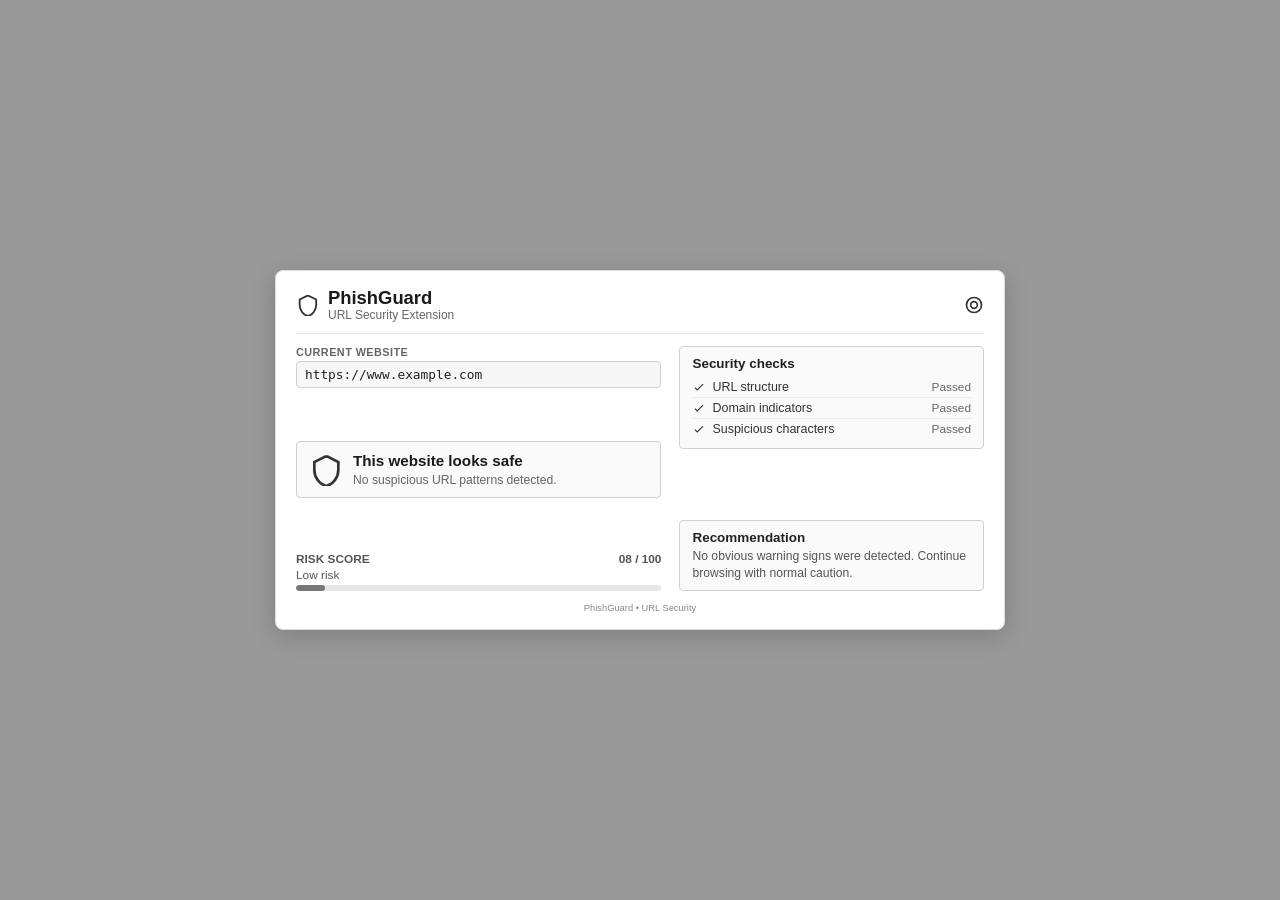
==== index.html @ 5bce9dd7 "feat: add extension popup UI, video asset, and enhance repository README" ====
<!DOCTYPE html>
<html lang="en">
<head>
  <meta charset="UTF-8" />
  <meta name="viewport" content="width=device-width, initial-scale=1.0" />
  <title>PhishGuard – Safe Site</title>
  <link rel="stylesheet" href="./src/styles.css" />
</head>
<body class="app-screen">
  <video class="bg-video" autoplay loop muted playsinline>
    <source src="./Citron.mp4" type="video/mp4" />
  </video>
  <main class="extension-panel">
    <!-- Header -->
    <header class="extension-header">
      <div class="header-branding">
        <svg class="icon header-icon" viewBox="0 0 24 24" aria-hidden="true"><path d="M12 2L4 6v6c0 5.55 3.84 10.74 9 12 5.16-1.26 9-6.45 9-12V6l-8-4z" fill="none" stroke="currentColor" stroke-width="2"/></svg>
        <div class="header-text">
          <h1 class="product-name">PhishGuard</h1>
          <p class="subtitle">URL Security Extension</p>
        </div>
      </div>
      <svg class="icon settings-icon" viewBox="0 0 24 24" aria-hidden="true"><path d="M12 8a4 4 0 0 1 0 8 4 4 0 0 1 0-8zm0-5c5 0 9 4 9 9s-4 9-9 9-9-4-9-9 4-9 9-9z" fill="none" stroke="currentColor" stroke-width="2"/></svg>
    </header>
    <hr class="divider" />

    <!-- Main content: two columns -->
    <div class="panel-body">
      <!-- Left column (~55% width) -->
      <div class="panel-col panel-col-left">
        <!-- Current website -->
        <section class="current-website">
          <label class="section-label">CURRENT WEBSITE</label>
          <div class="url-field" title="https://www.example.com">https://www.example.com</div>
        </section>

        <!-- Safe status -->
        <section class="safe-status">
          <svg class="status-icon" viewBox="0 0 24 24" aria-hidden="true"><path d="M12 2L4 6v6c0 5.55 3.84 10.74 9 12 5.16-1.26 9-6.45 9-12V6l-8-4z" fill="none" stroke="currentColor" stroke-width="2"/></svg>
          <div class="safe-status-content">
            <h2 class="status-title">This website looks safe</h2>
            <p class="status-detail">No suspicious URL patterns detected.</p>
          </div>
        </section>

        <!-- Risk score -->
        <section class="risk-score">
          <div class="risk-header">
            <span class="label">RISK SCORE</span>
            <span class="value">08 / 100</span>
          </div>
          <span class="risk-level">Low risk</span>
          <div class="progress-bar">
            <div class="progress-fill" style="width: 8%;"></div>
          </div>
        </section>
      </div>

      <!-- Right column (~45% width) -->
      <div class="panel-col panel-col-right">
        <!-- Security checks -->
        <section class="security-checks">
          <h3 class="checks-heading">Security checks</h3>
          <ul class="checks-list">
            <li>
              <svg class="check-icon" viewBox="0 0 24 24" aria-hidden="true"><path d="M5 13l4 4L19 7" fill="none" stroke="currentColor" stroke-width="2"/></svg>
              <span class="check-name">URL structure</span>
              <span class="check-status">Passed</span>
            </li>
            <li>
              <svg class="check-icon" viewBox="0 0 24 24" aria-hidden="true"><path d="M5 13l4 4L19 7" fill="none" stroke="currentColor" stroke-width="2"/></svg>
              <span class="check-name">Domain indicators</span>
              <span class="check-status">Passed</span>
            </li>
            <li>
              <svg class="check-icon" viewBox="0 0 24 24" aria-hidden="true"><path d="M5 13l4 4L19 7" fill="none" stroke="currentColor" stroke-width="2"/></svg>
              <span class="check-name">Suspicious characters</span>
              <span class="check-status">Passed</span>
            </li>
          </ul>
        </section>

        <!-- Recommendation -->
        <section class="recommendation">
          <h3 class="rec-heading">Recommendation</h3>
          <p class="rec-body">No obvious warning signs were detected. Continue browsing with normal caution.</p>
        </section>
      </div>
    </div>

    <!-- Footer -->
    <footer class="extension-footer">
      <small>PhishGuard • URL Security</small>
    </footer>
  </main>
</body>
</html>
---- src/styles.css ----
/* src/styles.css */

/* Background video & dark overlay */
.bg-video {
  position: fixed;
  top: 0;
  left: 0;
  width: 100vw;
  height: 100vh;
  object-fit: cover;
  z-index: 0;
  pointer-events: none;
}

body.app-screen::before,
.bg-overlay {
  content: '';
  position: fixed;
  inset: 0;
  background: rgba(0, 0, 0, 0.4);
  z-index: 0;
  pointer-events: none;
}

/* Main screen container */
body.app-screen {
  position: relative;
  min-height: 100dvh;
  margin: 0;
  padding: 20px;
  box-sizing: border-box;
  display: flex;
  align-items: center;
  justify-content: center;
  font-family: -apple-system, BlinkMacSystemFont, "Segoe UI", Roboto, Helvetica, Arial, sans-serif;
  color: #333;
  overflow-x: hidden;
}

/* Horizontal landscape extension panel (700–760px wide, ~350–400px tall) */
.extension-panel {
  position: relative;
  z-index: 1;
  width: 730px;
  max-width: 100%;
  min-height: 360px;
  background: #ffffff;
  border: 1px solid #dcdcdc;
  border-radius: 8px;
  padding: 16px 20px;
  box-sizing: border-box;
  display: flex;
  flex-direction: column;
  box-shadow: 0 6px 24px rgba(0, 0, 0, 0.18);
}

/* Header row (full width) */
.extension-header {
  display: flex;
  align-items: center;
  justify-content: space-between;
}

.header-branding {
  display: flex;
  align-items: center;
  gap: 10px;
}

.header-icon {
  width: 22px;
  height: 22px;
  stroke: #444;
  flex-shrink: 0;
}

.header-text {
  display: flex;
  flex-direction: column;
}

.product-name {
  margin: 0;
  font-size: 1.15rem;
  font-weight: 700;
  color: #1a1a1a;
  line-height: 1.15;
}

.subtitle {
  margin: 0;
  font-size: 0.75rem;
  color: #666;
  line-height: 1.2;
}

.settings-icon {
  width: 20px;
  height: 20px;
  stroke: #555;
  cursor: pointer;
  flex-shrink: 0;
}

/* Thin divider */
hr.divider {
  border: none;
  border-top: 1px solid #e8e8e8;
  margin: 10px 0 12px 0;
}

/* Main content: two columns */
.panel-body {
  display: flex;
  gap: 18px;
  align-items: stretch;
  flex: 1;
}

/* Left column (~55% width) */
.panel-col-left {
  flex: 1.2;
  display: flex;
  flex-direction: column;
  justify-content: space-between;
  gap: 10px;
}

/* Right column (~45% width) */
.panel-col-right {
  flex: 1;
  display: flex;
  flex-direction: column;
  justify-content: space-between;
  gap: 10px;
}

/* Current website section */
.current-website {
  display: flex;
  flex-direction: column;
}

.section-label {
  font-size: 0.68rem;
  font-weight: 700;
  color: #666;
  text-transform: uppercase;
  letter-spacing: 0.04em;
  margin-bottom: 3px;
}

.url-field {
  border: 1px solid #d0d0d0;
  background: #f7f7f7;
  padding: 5px 8px;
  border-radius: 4px;
  overflow: hidden;
  text-overflow: ellipsis;
  white-space: nowrap;
  font-size: 0.8rem;
  color: #222;
  font-family: monospace;
}

/* Safe status */
.safe-status {
  border: 1px solid #d0d0d0;
  border-radius: 4px;
  background: #fafafa;
  padding: 10px 12px;
  display: flex;
  align-items: center;
  gap: 12px;
}

.safe-status .status-icon {
  width: 32px;
  height: 32px;
  stroke: #333;
  flex-shrink: 0;
}

.safe-status-content {
  flex: 1;
}

.safe-status .status-title {
  margin: 0;
  font-size: 0.95rem;
  font-weight: 600;
  color: #1a1a1a;
  line-height: 1.2;
}

.safe-status .status-detail {
  margin: 2px 0 0 0;
  font-size: 0.76rem;
  color: #666;
  line-height: 1.2;
}

/* Risk score */
.risk-score {
  display: flex;
  flex-direction: column;
}

.risk-score .risk-header {
  display: flex;
  justify-content: space-between;
  font-size: 0.74rem;
  color: #555;
  font-weight: 600;
}

.risk-level {
  font-size: 0.74rem;
  color: #555;
  margin-top: 2px;
}

.progress-bar {
  width: 100%;
  height: 6px;
  background: #e6e6e6;
  border-radius: 3px;
  overflow: hidden;
  margin-top: 3px;
}

.progress-fill {
  height: 100%;
  background: #777;
  width: 8%;
  border-radius: 3px;
}

/* Security checks */
.security-checks {
  border: 1px solid #d0d0d0;
  border-radius: 4px;
  background: #fafafa;
  padding: 9px 12px;
}

.security-checks .checks-heading {
  margin: 0 0 6px 0;
  font-size: 0.84rem;
  font-weight: 600;
  color: #222;
}

.checks-list {
  list-style: none;
  padding: 0;
  margin: 0;
}

.checks-list li {
  display: flex;
  align-items: center;
  justify-content: space-between;
  padding: 3px 0;
  border-bottom: 1px solid #ececec;
}

.checks-list li:last-child {
  border-bottom: none;
}

.check-icon {
  width: 14px;
  height: 14px;
  stroke: #444;
  margin-right: 6px;
  flex-shrink: 0;
}

.check-name {
  flex: 1;
  font-size: 0.78rem;
  color: #333;
}

.check-status {
  font-size: 0.74rem;
  color: #666;
  font-weight: 500;
}

/* Recommendation */
.recommendation {
  border: 1px solid #d0d0d0;
  border-radius: 4px;
  background: #fafafa;
  padding: 9px 12px;
}

.rec-heading {
  margin: 0 0 3px 0;
  font-size: 0.84rem;
  font-weight: 600;
  color: #222;
}

.rec-body {
  margin: 0;
  font-size: 0.76rem;
  color: #555;
  line-height: 1.35;
  word-wrap: break-word;
  overflow-wrap: break-word;
}

/* Footer */
.extension-footer {
  text-align: center;
  margin-top: 10px;
  font-size: 0.7rem;
  color: #888;
}

/* Responsive: switch to vertical on narrow screens */
@media (max-width: 768px) {
  .extension-panel {
    width: 100%;
    max-width: 420px;
    min-height: auto;
    padding: 14px 16px;
  }

  .panel-body {
    flex-direction: column;
    gap: 12px;
  }

  .panel-col-left,
  .panel-col-right {
    width: 100%;
  }
}
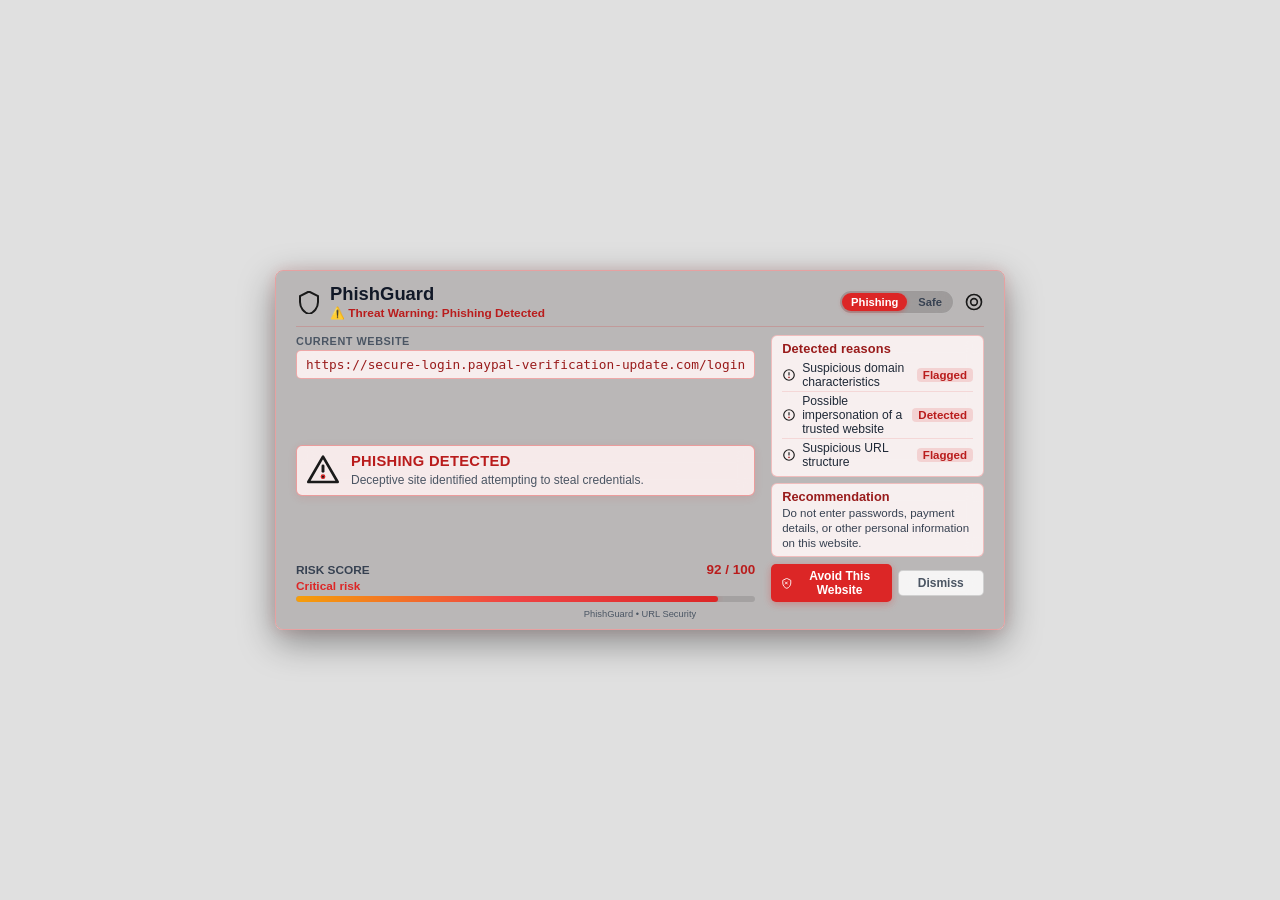
==== commit 0c8688f8: "feat: add interactive phishing detection UI states with dynamic video backgrounds and checks" ====
--- a/index.html
+++ b/index.html
@@ -3,43 +3,76 @@
 <head>
   <meta charset="UTF-8" />
   <meta name="viewport" content="width=device-width, initial-scale=1.0" />
-  <title>PhishGuard – Safe Site</title>
+  <title>PhishGuard – Phishing Detected</title>
   <link rel="stylesheet" href="./src/styles.css" />
 </head>
-<body class="app-screen">
-  <video class="bg-video" autoplay loop muted playsinline>
-    <source src="./Citron.mp4" type="video/mp4" />
+<body class="app-screen state-phishing">
+  <!-- Viewport background video: spam_bg covering the entire viewport -->
+  <video id="bgVideo" class="bg-video" autoplay loop muted playsinline src="./spam_bg.mp4">
+    <source src="./spam_bg.mp4" type="video/mp4" />
   </video>
-  <main class="extension-panel">
+
+  <!-- Viewport dark overlay -->
+  <div class="bg-overlay"></div>
+
+  <!-- Single central panel for both Safe and Phishing states -->
+  <main class="extension-panel state-phishing">
+    <!-- Central panel background video: spam_central_bg covering the panel edge to edge -->
+    <video id="panelBgVideo" class="panel-background-video" autoplay loop muted playsinline src="./spam_central_bg.mp4">
+      <source src="./spam_central_bg.mp4" type="video/mp4" />
+    </video>
+
+    <!-- Subtle panel overlay to maintain crisp readability over video -->
+    <div class="panel-overlay"></div>
+
     <!-- Header -->
     <header class="extension-header">
       <div class="header-branding">
-        <svg class="icon header-icon" viewBox="0 0 24 24" aria-hidden="true"><path d="M12 2L4 6v6c0 5.55 3.84 10.74 9 12 5.16-1.26 9-6.45 9-12V6l-8-4z" fill="none" stroke="currentColor" stroke-width="2"/></svg>
+        <svg class="icon header-icon" viewBox="0 0 24 24" aria-hidden="true">
+          <path d="M12 2L4 6v6c0 5.55 3.84 10.74 9 12 5.16-1.26 9-6.45 9-12V6l-8-4z" fill="none" stroke="currentColor" stroke-width="2"/>
+        </svg>
         <div class="header-text">
           <h1 class="product-name">PhishGuard</h1>
-          <p class="subtitle">URL Security Extension</p>
-        </div>
-      </div>
-      <svg class="icon settings-icon" viewBox="0 0 24 24" aria-hidden="true"><path d="M12 8a4 4 0 0 1 0 8 4 4 0 0 1 0-8zm0-5c5 0 9 4 9 9s-4 9-9 9-9-4-9-9 4-9 9-9z" fill="none" stroke="currentColor" stroke-width="2"/></svg>
+          <p class="subtitle" id="headerSubtitle">⚠️ Threat Warning: Phishing Detected</p>
+        </div>
+      </div>
+
+      <div class="header-controls">
+        <!-- Interactive State Toggle: switches detector states on the same panel -->
+        <div class="state-toggle" role="group" aria-label="Detector State Switcher">
+          <button type="button" class="toggle-pill-btn active" id="btnStatePhishing" title="Switch to Phishing Detected state">Phishing</button>
+          <button type="button" class="toggle-pill-btn" id="btnStateSafe" title="Switch to Safe Site state">Safe</button>
+        </div>
+        <svg id="settingsIcon" class="icon settings-icon" viewBox="0 0 24 24" aria-label="Toggle State" title="Toggle state"><path d="M12 8a4 4 0 0 1 0 8 4 4 0 0 1 0-8zm0-5c5 0 9 4 9 9s-4 9-9 9-9-4-9-9 4-9 9-9z" fill="none" stroke="currentColor" stroke-width="2"/></svg>
+      </div>
     </header>
+
     <hr class="divider" />
 
     <!-- Main content: two columns -->
-    <div class="panel-body">
+    <div class="panel-body" id="panelBody">
       <!-- Left column (~55% width) -->
       <div class="panel-col panel-col-left">
         <!-- Current website -->
         <section class="current-website">
           <label class="section-label">CURRENT WEBSITE</label>
-          <div class="url-field" title="https://www.example.com">https://www.example.com</div>
-        </section>
-
-        <!-- Safe status -->
-        <section class="safe-status">
-          <svg class="status-icon" viewBox="0 0 24 24" aria-hidden="true"><path d="M12 2L4 6v6c0 5.55 3.84 10.74 9 12 5.16-1.26 9-6.45 9-12V6l-8-4z" fill="none" stroke="currentColor" stroke-width="2"/></svg>
-          <div class="safe-status-content">
-            <h2 class="status-title">This website looks safe</h2>
-            <p class="status-detail">No suspicious URL patterns detected.</p>
+          <div class="url-field" id="currentUrlField" title="https://secure-login.paypal-verification-update.com/login">
+            https://secure-login.paypal-verification-update.com/login
+          </div>
+        </section>
+
+        <!-- Status section (Safe or Phishing) -->
+        <section class="status-card status-phishing" id="statusSection">
+          <div class="status-icon-wrapper" id="statusIconWrapper">
+            <svg class="status-icon status-icon-warning" viewBox="0 0 24 24" aria-hidden="true">
+              <path d="M12 2L1 21h22L12 2z" fill="none" stroke="currentColor" stroke-width="2" stroke-linecap="round" stroke-linejoin="round"/>
+              <line x1="12" y1="9" x2="12" y2="13" stroke="currentColor" stroke-width="2.2" stroke-linecap="round"/>
+              <circle cx="12" cy="17" r="1.3" fill="currentColor"/>
+            </svg>
+          </div>
+          <div class="status-content">
+            <h2 class="status-title" id="statusTitle">PHISHING DETECTED</h2>
+            <p class="status-detail" id="statusDetail">Deceptive site identified attempting to steal credentials.</p>
           </div>
         </section>
 
@@ -47,35 +80,53 @@
         <section class="risk-score">
           <div class="risk-header">
             <span class="label">RISK SCORE</span>
-            <span class="value">08 / 100</span>
-          </div>
-          <span class="risk-level">Low risk</span>
+            <span class="value" id="riskScoreValue">92 / 100</span>
+          </div>
+          <span class="risk-level" id="riskLevel">Critical risk</span>
           <div class="progress-bar">
-            <div class="progress-fill" style="width: 8%;"></div>
+            <div class="progress-fill" id="riskFill" style="width: 92%;"></div>
           </div>
         </section>
       </div>
 
       <!-- Right column (~45% width) -->
       <div class="panel-col panel-col-right">
-        <!-- Security checks -->
+        <!-- Security checks / reasons -->
         <section class="security-checks">
-          <h3 class="checks-heading">Security checks</h3>
-          <ul class="checks-list">
-            <li>
-              <svg class="check-icon" viewBox="0 0 24 24" aria-hidden="true"><path d="M5 13l4 4L19 7" fill="none" stroke="currentColor" stroke-width="2"/></svg>
-              <span class="check-name">URL structure</span>
-              <span class="check-status">Passed</span>
+          <h3 class="checks-heading" id="checksHeading">Detected reasons</h3>
+          <ul class="checks-list" id="checksList">
+            <li class="check-item check-item-danger">
+              <div class="check-left">
+                <svg class="check-icon check-icon-danger" viewBox="0 0 24 24" aria-hidden="true">
+                  <circle cx="12" cy="12" r="9" fill="none" stroke="currentColor" stroke-width="2"/>
+                  <line x1="12" y1="8" x2="12" y2="12" stroke="currentColor" stroke-width="2" stroke-linecap="round"/>
+                  <circle cx="12" cy="16" r="1" fill="currentColor"/>
+                </svg>
+                <span class="check-name">Suspicious domain characteristics</span>
+              </div>
+              <span class="check-status status-badge-danger">Flagged</span>
             </li>
-            <li>
-              <svg class="check-icon" viewBox="0 0 24 24" aria-hidden="true"><path d="M5 13l4 4L19 7" fill="none" stroke="currentColor" stroke-width="2"/></svg>
-              <span class="check-name">Domain indicators</span>
-              <span class="check-status">Passed</span>
+            <li class="check-item check-item-danger">
+              <div class="check-left">
+                <svg class="check-icon check-icon-danger" viewBox="0 0 24 24" aria-hidden="true">
+                  <circle cx="12" cy="12" r="9" fill="none" stroke="currentColor" stroke-width="2"/>
+                  <line x1="12" y1="8" x2="12" y2="12" stroke="currentColor" stroke-width="2" stroke-linecap="round"/>
+                  <circle cx="12" cy="16" r="1" fill="currentColor"/>
+                </svg>
+                <span class="check-name">Possible impersonation of a trusted website</span>
+              </div>
+              <span class="check-status status-badge-danger">Detected</span>
             </li>
-            <li>
-              <svg class="check-icon" viewBox="0 0 24 24" aria-hidden="true"><path d="M5 13l4 4L19 7" fill="none" stroke="currentColor" stroke-width="2"/></svg>
-              <span class="check-name">Suspicious characters</span>
-              <span class="check-status">Passed</span>
+            <li class="check-item check-item-danger">
+              <div class="check-left">
+                <svg class="check-icon check-icon-danger" viewBox="0 0 24 24" aria-hidden="true">
+                  <circle cx="12" cy="12" r="9" fill="none" stroke="currentColor" stroke-width="2"/>
+                  <line x1="12" y1="8" x2="12" y2="12" stroke="currentColor" stroke-width="2" stroke-linecap="round"/>
+                  <circle cx="12" cy="16" r="1" fill="currentColor"/>
+                </svg>
+                <span class="check-name">Suspicious URL structure</span>
+              </div>
+              <span class="check-status status-badge-danger">Flagged</span>
             </li>
           </ul>
         </section>
@@ -83,8 +134,62 @@
         <!-- Recommendation -->
         <section class="recommendation">
           <h3 class="rec-heading">Recommendation</h3>
-          <p class="rec-body">No obvious warning signs were detected. Continue browsing with normal caution.</p>
-        </section>
+          <p class="rec-body" id="recBody">Do not enter passwords, payment details, or other personal information on this website.</p>
+        </section>
+
+        <!-- Actions -->
+        <section class="action-section" id="actionSection">
+          <button type="button" class="action-btn avoid-btn" id="avoidBtn">
+            <svg class="btn-icon" viewBox="0 0 24 24" aria-hidden="true">
+              <path d="M12 2L4 6v6c0 5.55 3.84 10.74 9 12 5.16-1.26 9-6.45 9-12V6l-8-4z" fill="none" stroke="currentColor" stroke-width="2"/>
+              <path d="M15 9l-6 6m0-6l6 6" fill="none" stroke="currentColor" stroke-width="2"/>
+            </svg>
+            Avoid This Website
+          </button>
+          <button type="button" class="action-btn secondary-btn" id="closeBtn">
+            Dismiss
+          </button>
+        </section>
+      </div>
+    </div>
+
+    <!-- Dismiss Confirmation Interface (inside existing central panel) -->
+    <div class="confirmation-view" id="confirmationView" style="display: none;" aria-hidden="true">
+      <div class="confirmation-card">
+        <div class="confirm-icon-wrapper">
+          <svg class="confirm-warning-icon" viewBox="0 0 24 24" aria-hidden="true">
+            <path d="M12 2L1 21h22L12 2z" fill="none" stroke="currentColor" stroke-width="2" stroke-linecap="round" stroke-linejoin="round"/>
+            <line x1="12" y1="9" x2="12" y2="13" stroke="currentColor" stroke-width="2.2" stroke-linecap="round"/>
+            <circle cx="12" cy="17" r="1.3" fill="currentColor"/>
+          </svg>
+        </div>
+
+        <h2 class="confirm-heading">Are you sure you want to dismiss this warning?</h2>
+
+        <p class="confirm-message">
+          This website has been flagged as potentially dangerous. Dismissing this warning does not make the website safe.
+        </p>
+
+        <div class="confirm-risk-note">
+          <svg class="note-icon" viewBox="0 0 24 24" aria-hidden="true">
+            <circle cx="12" cy="12" r="9" fill="none" stroke="currentColor" stroke-width="2"/>
+            <line x1="12" y1="8" x2="12" y2="12" stroke="currentColor" stroke-width="2" stroke-linecap="round"/>
+            <circle cx="12" cy="16" r="1" fill="currentColor"/>
+          </svg>
+          <span>Your personal information may be at risk.</span>
+        </div>
+
+        <div class="confirm-actions">
+          <button type="button" class="confirm-btn back-safety-btn" id="btnBackToSafety">
+            <svg class="btn-icon" viewBox="0 0 24 24" aria-hidden="true">
+              <path d="M19 12H5m7 7l-7-7 7-7" fill="none" stroke="currentColor" stroke-width="2" stroke-linecap="round" stroke-linejoin="round"/>
+            </svg>
+            Go Back to Safety
+          </button>
+          <button type="button" class="confirm-btn dismiss-anyway-btn" id="btnDismissAnyway">
+            Dismiss Anyway
+          </button>
+        </div>
       </div>
     </div>
 
@@ -93,5 +198,7 @@
       <small>PhishGuard • URL Security</small>
     </footer>
   </main>
+
+  <script src="./src/app.js"></script>
 </body>
 </html>
--- a/src/styles.css
+++ b/src/styles.css
@@ -1,28 +1,33 @@
 /* src/styles.css */
 
-/* Background video & dark overlay */
+/* Ensure root canvas does not obscure background video */
+html,
+body.app-screen {
+  background-color: transparent;
+}
+
 .bg-video {
   position: fixed;
-  top: 0;
-  left: 0;
-  width: 100vw;
-  height: 100vh;
+  inset: 0;
+  width: 100%;
+  height: 100%;
   object-fit: cover;
   z-index: 0;
+  display: block;
   pointer-events: none;
 }
 
-body.app-screen::before,
 .bg-overlay {
-  content: '';
   position: fixed;
   inset: 0;
-  background: rgba(0, 0, 0, 0.4);
-  z-index: 0;
+  background: rgba(0, 0, 0, 0.12);
+  z-index: 1;
   pointer-events: none;
 }
 
-/* Main screen container */
+/* ==========================================================================
+   Main Screen Container
+   ========================================================================== */
 body.app-screen {
   position: relative;
   min-height: 100dvh;
@@ -33,32 +38,144 @@
   align-items: center;
   justify-content: center;
   font-family: -apple-system, BlinkMacSystemFont, "Segoe UI", Roboto, Helvetica, Arial, sans-serif;
-  color: #333;
+  color: #1a1a1a;
   overflow-x: hidden;
 }
 
-/* Horizontal landscape extension panel (700–760px wide, ~350–400px tall) */
+/* ==========================================================================
+   Horizontal Landscape Extension Panel (Single Reusable Panel)
+   ========================================================================== */
 .extension-panel {
   position: relative;
-  z-index: 1;
+  overflow: hidden;
+  isolation: isolate;
+  z-index: 10;
   width: 730px;
   max-width: 100%;
+  height: 360px;
   min-height: 360px;
-  background: #ffffff;
-  border: 1px solid #dcdcdc;
+  background: transparent;
+  border: 1px solid rgba(255, 255, 255, 0.4);
   border-radius: 8px;
   padding: 16px 20px;
   box-sizing: border-box;
   display: flex;
   flex-direction: column;
-  box-shadow: 0 6px 24px rgba(0, 0, 0, 0.18);
-}
-
-/* Header row (full width) */
+  box-shadow: 0 10px 32px rgba(0, 0, 0, 0.35);
+  transition: border-color 0.3s ease, box-shadow 0.3s ease;
+}
+
+/* Phishing state: locked to exact same central panel size as safe state (730px x 360px) */
+.extension-panel.state-phishing {
+  width: 730px;
+  height: 360px;
+  min-height: 360px;
+  padding: 12px 20px;
+  border-color: rgba(239, 68, 68, 0.4);
+  box-shadow: 0 12px 36px rgba(0, 0, 0, 0.4), 0 0 16px rgba(220, 38, 38, 0.12);
+}
+
+.extension-panel.state-phishing hr.divider {
+  margin: 6px 0 8px 0;
+}
+
+.extension-panel.state-phishing .panel-col-left,
+.extension-panel.state-phishing .panel-col-right {
+  gap: 6px;
+}
+
+.extension-panel.state-phishing .status-card {
+  padding: 7px 10px;
+}
+
+.extension-panel.state-phishing .status-title {
+  font-size: 0.92rem;
+}
+
+.extension-panel.state-phishing .security-checks {
+  padding: 5px 10px;
+}
+
+.extension-panel.state-phishing .checks-heading {
+  margin: 0 0 3px 0;
+  font-size: 0.8rem;
+}
+
+.extension-panel.state-phishing .check-item {
+  padding: 2px 0;
+}
+
+.extension-panel.state-phishing .recommendation {
+  padding: 5px 10px;
+}
+
+.extension-panel.state-phishing .rec-heading {
+  margin: 0 0 2px 0;
+  font-size: 0.8rem;
+}
+
+.extension-panel.state-phishing .rec-body {
+  font-size: 0.72rem;
+  line-height: 1.28;
+}
+
+.extension-panel.state-phishing .action-section {
+  margin-top: 1px;
+  gap: 6px;
+}
+
+.extension-panel.state-phishing .action-btn {
+  padding: 5px 10px;
+  font-size: 0.75rem;
+}
+
+.extension-panel.state-phishing .extension-footer {
+  margin-top: 5px;
+}
+
+/* ==========================================================================
+   Central Panel Background Video & Internal Overlay
+   ========================================================================== */
+.panel-background-video {
+  position: absolute;
+  inset: 0;
+  width: 100%;
+  height: 100%;
+  object-fit: cover;
+  z-index: 0;
+  pointer-events: none;
+}
+
+.panel-overlay {
+  position: absolute;
+  inset: 0;
+  background: rgba(0, 0, 0, 0.15);
+  z-index: 1;
+  pointer-events: none;
+  transition: background 0.3s ease;
+}
+
+.extension-panel.state-phishing .panel-overlay {
+  background: rgba(20, 0, 0, 0.18);
+}
+
+/* Ensure all panel content renders above the background video */
+.extension-header,
+hr.divider,
+.panel-body,
+.extension-footer {
+  position: relative;
+  z-index: 2;
+}
+
+/* ==========================================================================
+   Header Row
+   ========================================================================== */
 .extension-header {
   display: flex;
   align-items: center;
   justify-content: space-between;
+  gap: 12px;
 }
 
 .header-branding {
@@ -68,10 +185,15 @@
 }
 
 .header-icon {
-  width: 22px;
-  height: 22px;
-  stroke: #444;
+  width: 24px;
+  height: 24px;
+  stroke: #1a1a1a;
   flex-shrink: 0;
+  transition: stroke 0.3s ease;
+}
+
+.extension-panel.state-phishing .header-icon {
+  stroke: #dc2626;
 }
 
 .header-text {
@@ -83,50 +205,117 @@
   margin: 0;
   font-size: 1.15rem;
   font-weight: 700;
-  color: #1a1a1a;
+  color: #111827;
   line-height: 1.15;
 }
 
 .subtitle {
-  margin: 0;
-  font-size: 0.75rem;
-  color: #666;
+  margin: 2px 0 0 0;
+  font-size: 0.74rem;
+  color: #4b5563;
   line-height: 1.2;
+  font-weight: 500;
+  transition: color 0.3s ease;
+}
+
+.extension-panel.state-phishing .subtitle {
+  color: #b91c1c;
+  font-weight: 600;
+}
+
+/* Header Controls & State Switcher */
+.header-controls {
+  display: flex;
+  align-items: center;
+  gap: 10px;
+}
+
+.state-toggle {
+  display: inline-flex;
+  align-items: center;
+  background: rgba(0, 0, 0, 0.15);
+  backdrop-filter: blur(8px);
+  -webkit-backdrop-filter: blur(8px);
+  border: 1px solid rgba(255, 255, 255, 0.3);
+  border-radius: 20px;
+  padding: 2px;
+  gap: 2px;
+}
+
+.toggle-pill-btn {
+  background: transparent;
+  border: none;
+  border-radius: 16px;
+  padding: 3px 9px;
+  font-size: 0.7rem;
+  font-weight: 600;
+  color: #374151;
+  cursor: pointer;
+  transition: all 0.2s ease;
+  outline: none;
+}
+
+.toggle-pill-btn:hover {
+  color: #111827;
+}
+
+.toggle-pill-btn.active#btnStatePhishing {
+  background: #dc2626;
+  color: #ffffff;
+  box-shadow: 0 1px 4px rgba(220, 38, 38, 0.4);
+}
+
+.toggle-pill-btn.active#btnStateSafe {
+  background: #15803d;
+  color: #ffffff;
+  box-shadow: 0 1px 4px rgba(21, 128, 61, 0.4);
 }
 
 .settings-icon {
   width: 20px;
   height: 20px;
-  stroke: #555;
+  stroke: #4b5563;
   cursor: pointer;
   flex-shrink: 0;
-}
-
-/* Thin divider */
+  transition: stroke 0.2s ease, transform 0.2s ease;
+}
+
+.settings-icon:hover {
+  stroke: #111827;
+  transform: rotate(45deg);
+}
+
+/* Divider */
 hr.divider {
   border: none;
-  border-top: 1px solid #e8e8e8;
+  border-top: 1px solid rgba(0, 0, 0, 0.1);
   margin: 10px 0 12px 0;
 }
 
-/* Main content: two columns */
+.extension-panel.state-phishing hr.divider {
+  border-top-color: rgba(220, 38, 38, 0.2);
+}
+
+/* ==========================================================================
+   Main Content: Two Columns Layout
+   ========================================================================== */
 .panel-body {
   display: flex;
-  gap: 18px;
+  gap: 16px;
   align-items: stretch;
   flex: 1;
 }
 
-/* Left column (~55% width) */
+/* Left Column (~55% width) */
 .panel-col-left {
-  flex: 1.2;
+  flex: 1.15;
   display: flex;
   flex-direction: column;
   justify-content: space-between;
   gap: 10px;
 }
 
-/* Right column (~45% width) */
+/* Right Column (~45% width) */
 .panel-col-right {
   flex: 1;
   display: flex;
@@ -135,7 +324,9 @@
   gap: 10px;
 }
 
-/* Current website section */
+/* ==========================================================================
+   Current Website Section
+   ========================================================================== */
 .current-website {
   display: flex;
   flex-direction: column;
@@ -144,86 +335,154 @@
 .section-label {
   font-size: 0.68rem;
   font-weight: 700;
-  color: #666;
+  color: #4b5563;
   text-transform: uppercase;
-  letter-spacing: 0.04em;
+  letter-spacing: 0.05em;
   margin-bottom: 3px;
 }
 
 .url-field {
-  border: 1px solid #d0d0d0;
-  background: #f7f7f7;
-  padding: 5px 8px;
-  border-radius: 4px;
+  border: 1px solid rgba(0, 0, 0, 0.15);
+  background: rgba(255, 255, 255, 0.78);
+  backdrop-filter: blur(8px);
+  -webkit-backdrop-filter: blur(8px);
+  padding: 6px 9px;
+  border-radius: 5px;
   overflow: hidden;
   text-overflow: ellipsis;
   white-space: nowrap;
   font-size: 0.8rem;
-  color: #222;
-  font-family: monospace;
-}
-
-/* Safe status */
-.safe-status {
-  border: 1px solid #d0d0d0;
-  border-radius: 4px;
-  background: #fafafa;
+  color: #111827;
+  font-family: ui-monospace, SFMono-Regular, Menlo, Monaco, Consolas, monospace;
+  transition: all 0.3s ease;
+}
+
+.extension-panel.state-phishing .url-field {
+  border-color: rgba(220, 38, 38, 0.35);
+  background: rgba(255, 245, 245, 0.88);
+  color: #991b1b;
+}
+
+/* ==========================================================================
+   Status Section (Safe vs Phishing)
+   ========================================================================== */
+.status-card {
+  border: 1px solid rgba(0, 0, 0, 0.12);
+  border-radius: 6px;
+  background: rgba(255, 255, 255, 0.78);
+  backdrop-filter: blur(8px);
+  -webkit-backdrop-filter: blur(8px);
   padding: 10px 12px;
   display: flex;
   align-items: center;
   gap: 12px;
-}
-
-.safe-status .status-icon {
+  transition: all 0.3s ease;
+}
+
+.status-card.status-safe {
+  border-color: rgba(34, 197, 94, 0.3);
+  background: rgba(240, 253, 244, 0.85);
+}
+
+.status-card.status-phishing {
+  border-color: rgba(220, 38, 38, 0.4);
+  background: rgba(254, 242, 242, 0.88);
+  box-shadow: 0 2px 8px rgba(220, 38, 38, 0.1);
+}
+
+.status-icon-wrapper {
+  flex-shrink: 0;
+  display: flex;
+  align-items: center;
+  justify-content: center;
+}
+
+.status-icon {
   width: 32px;
   height: 32px;
-  stroke: #333;
   flex-shrink: 0;
 }
 
-.safe-status-content {
+.status-icon-safe {
+  stroke: #16a34a;
+}
+
+.status-icon-warning {
+  stroke: #dc2626;
+  fill: rgba(220, 38, 38, 0.08);
+}
+
+.status-content {
   flex: 1;
 }
 
-.safe-status .status-title {
+.status-title {
   margin: 0;
-  font-size: 0.95rem;
+  font-size: 0.96rem;
+  font-weight: 700;
+  color: #111827;
+  line-height: 1.2;
+  letter-spacing: 0.02em;
+}
+
+.status-card.status-phishing .status-title {
+  color: #b91c1c;
+}
+
+.status-card.status-safe .status-title {
+  color: #15803d;
+}
+
+.status-detail {
+  margin: 3px 0 0 0;
+  font-size: 0.75rem;
+  color: #4b5563;
+  line-height: 1.25;
+}
+
+/* ==========================================================================
+   Risk Score Section
+   ========================================================================== */
+.risk-score {
+  display: flex;
+  flex-direction: column;
+}
+
+.risk-score .risk-header {
+  display: flex;
+  justify-content: space-between;
+  align-items: baseline;
+  font-size: 0.74rem;
+  color: #374151;
   font-weight: 600;
-  color: #1a1a1a;
-  line-height: 1.2;
-}
-
-.safe-status .status-detail {
-  margin: 2px 0 0 0;
-  font-size: 0.76rem;
-  color: #666;
-  line-height: 1.2;
-}
-
-/* Risk score */
-.risk-score {
-  display: flex;
-  flex-direction: column;
-}
-
-.risk-score .risk-header {
-  display: flex;
-  justify-content: space-between;
-  font-size: 0.74rem;
-  color: #555;
-  font-weight: 600;
+}
+
+.risk-score .risk-header .value {
+  font-size: 0.84rem;
+  font-weight: 700;
+  color: #111827;
+}
+
+.extension-panel.state-phishing .risk-score .risk-header .value {
+  color: #b91c1c;
 }
 
 .risk-level {
   font-size: 0.74rem;
-  color: #555;
+  color: #4b5563;
   margin-top: 2px;
+  font-weight: 500;
+}
+
+.extension-panel.state-phishing .risk-level {
+  color: #dc2626;
+  font-weight: 600;
 }
 
 .progress-bar {
   width: 100%;
   height: 6px;
-  background: #e6e6e6;
+  background: rgba(0, 0, 0, 0.12);
   border-radius: 3px;
   overflow: hidden;
   margin-top: 3px;
@@ -231,24 +490,49 @@
 
 .progress-fill {
   height: 100%;
-  background: #777;
+  background: #6b7280;
   width: 8%;
   border-radius: 3px;
-}
-
-/* Security checks */
+  transition: width 0.4s ease, background 0.4s ease;
+}
+
+.extension-panel.state-phishing .progress-fill {
+  background: linear-gradient(90deg, #f59e0b, #ef4444, #dc2626);
+  box-shadow: 0 0 8px rgba(239, 68, 68, 0.4);
+}
+
+.extension-panel.state-safe .progress-fill {
+  background: #22c55e;
+}
+
+/* ==========================================================================
+   Security Checks / Detected Reasons Section
+   ========================================================================== */
 .security-checks {
-  border: 1px solid #d0d0d0;
-  border-radius: 4px;
-  background: #fafafa;
-  padding: 9px 12px;
-}
-
-.security-checks .checks-heading {
+  border: 1px solid rgba(0, 0, 0, 0.12);
+  border-radius: 6px;
+  background: rgba(255, 255, 255, 0.78);
+  backdrop-filter: blur(8px);
+  -webkit-backdrop-filter: blur(8px);
+  padding: 8px 11px;
+  transition: all 0.3s ease;
+}
+
+.extension-panel.state-phishing .security-checks {
+  border-color: rgba(220, 38, 38, 0.25);
+  background: rgba(255, 248, 248, 0.88);
+}
+
+.checks-heading {
   margin: 0 0 6px 0;
-  font-size: 0.84rem;
-  font-weight: 600;
-  color: #222;
+  font-size: 0.82rem;
+  font-weight: 700;
+  color: #111827;
+  letter-spacing: 0.01em;
+}
+
+.extension-panel.state-phishing .checks-heading {
+  color: #991b1b;
 }
 
 .checks-list {
@@ -257,75 +541,388 @@
   margin: 0;
 }
 
-.checks-list li {
+.check-item {
   display: flex;
   align-items: center;
   justify-content: space-between;
   padding: 3px 0;
-  border-bottom: 1px solid #ececec;
-}
-
-.checks-list li:last-child {
+  border-bottom: 1px solid rgba(0, 0, 0, 0.06);
+}
+
+.extension-panel.state-phishing .check-item {
+  border-bottom-color: rgba(220, 38, 38, 0.12);
+}
+
+.check-item:last-child {
   border-bottom: none;
+}
+
+.check-left {
+  display: flex;
+  align-items: center;
+  gap: 6px;
+  flex: 1;
 }
 
 .check-icon {
   width: 14px;
   height: 14px;
-  stroke: #444;
-  margin-right: 6px;
   flex-shrink: 0;
 }
 
+.check-icon-passed {
+  stroke: #16a34a;
+}
+
+.check-icon-danger {
+  stroke: #dc2626;
+  fill: rgba(220, 38, 38, 0.08);
+}
+
 .check-name {
-  flex: 1;
-  font-size: 0.78rem;
-  color: #333;
+  font-size: 0.76rem;
+  color: #1f2937;
+  font-weight: 500;
 }
 
 .check-status {
-  font-size: 0.74rem;
-  color: #666;
-  font-weight: 500;
-}
-
-/* Recommendation */
+  font-size: 0.72rem;
+  font-weight: 600;
+  padding: 1px 6px;
+  border-radius: 4px;
+}
+
+.status-badge-passed {
+  color: #15803d;
+  background: rgba(34, 197, 94, 0.15);
+}
+
+.status-badge-danger {
+  color: #b91c1c;
+  background: rgba(220, 38, 38, 0.14);
+}
+
+/* ==========================================================================
+   Recommendation Section
+   ========================================================================== */
 .recommendation {
-  border: 1px solid #d0d0d0;
-  border-radius: 4px;
-  background: #fafafa;
-  padding: 9px 12px;
+  border: 1px solid rgba(0, 0, 0, 0.12);
+  border-radius: 6px;
+  background: rgba(255, 255, 255, 0.78);
+  backdrop-filter: blur(8px);
+  -webkit-backdrop-filter: blur(8px);
+  padding: 8px 11px;
+  transition: all 0.3s ease;
+}
+
+.extension-panel.state-phishing .recommendation {
+  border-color: rgba(220, 38, 38, 0.25);
+  background: rgba(255, 248, 248, 0.88);
 }
 
 .rec-heading {
   margin: 0 0 3px 0;
-  font-size: 0.84rem;
-  font-weight: 600;
-  color: #222;
+  font-size: 0.82rem;
+  font-weight: 700;
+  color: #111827;
+}
+
+.extension-panel.state-phishing .rec-heading {
+  color: #991b1b;
 }
 
 .rec-body {
   margin: 0;
-  font-size: 0.76rem;
-  color: #555;
+  font-size: 0.75rem;
+  color: #374151;
   line-height: 1.35;
   word-wrap: break-word;
   overflow-wrap: break-word;
 }
 
-/* Footer */
+/* ==========================================================================
+   Action Buttons Section
+   ========================================================================== */
+.action-section {
+  display: flex;
+  align-items: center;
+  gap: 8px;
+  margin-top: 2px;
+}
+
+.extension-panel.state-safe .action-section {
+  display: none !important;
+}
+
+.action-btn {
+  display: inline-flex;
+  align-items: center;
+  justify-content: center;
+  gap: 6px;
+  border: none;
+  border-radius: 5px;
+  padding: 7px 12px;
+  font-size: 0.78rem;
+  font-weight: 600;
+  cursor: pointer;
+  transition: all 0.2s ease;
+  outline: none;
+}
+
+.action-btn .btn-icon {
+  width: 14px;
+  height: 14px;
+  stroke: currentColor;
+}
+
+.avoid-btn {
+  flex: 1.4;
+  background: #dc2626;
+  color: #ffffff;
+  box-shadow: 0 2px 8px rgba(220, 38, 38, 0.35);
+}
+
+.avoid-btn:hover {
+  background: #b91c1c;
+  transform: translateY(-1px);
+  box-shadow: 0 4px 12px rgba(220, 38, 38, 0.45);
+}
+
+.avoid-btn:active {
+  transform: translateY(0);
+}
+
+.secondary-btn {
+  flex: 0.9;
+  background: rgba(255, 255, 255, 0.85);
+  color: #4b5563;
+  border: 1px solid rgba(0, 0, 0, 0.15);
+  backdrop-filter: blur(8px);
+  -webkit-backdrop-filter: blur(8px);
+}
+
+.secondary-btn:hover {
+  background: #ffffff;
+  color: #111827;
+  border-color: rgba(0, 0, 0, 0.3);
+}
+
+/* Safety alert toast */
+.safety-alert-banner {
+  position: absolute;
+  inset: 0;
+  background: rgba(17, 24, 39, 0.92);
+  backdrop-filter: blur(8px);
+  -webkit-backdrop-filter: blur(8px);
+  display: flex;
+  align-items: center;
+  justify-content: center;
+  z-index: 10;
+  border-radius: 8px;
+  padding: 20px;
+  text-align: center;
+  color: #ffffff;
+  animation: fadeIn 0.2s ease;
+}
+
+.safety-alert-banner .alert-content {
+  display: flex;
+  flex-direction: column;
+  gap: 6px;
+}
+
+.safety-alert-banner strong {
+  font-size: 1rem;
+  color: #f87171;
+}
+
+.safety-alert-banner span {
+  font-size: 0.82rem;
+  color: #e5e7eb;
+}
+
+@keyframes fadeIn {
+  from { opacity: 0; }
+  to { opacity: 1; }
+}
+
+/* ==========================================================================
+   Dismiss Confirmation Interface (inside existing central panel)
+   ========================================================================== */
+.confirmation-view {
+  display: flex;
+  align-items: center;
+  justify-content: center;
+  flex: 1;
+  position: relative;
+  z-index: 2;
+  animation: confirmFadeIn 0.22s ease;
+}
+
+@keyframes confirmFadeIn {
+  from {
+    opacity: 0;
+    transform: scale(0.98);
+  }
+  to {
+    opacity: 1;
+    transform: scale(1);
+  }
+}
+
+.confirmation-card {
+  width: 100%;
+  max-width: 530px;
+  background: rgba(255, 255, 255, 0.85);
+  backdrop-filter: blur(10px);
+  -webkit-backdrop-filter: blur(10px);
+  border: 1px solid rgba(239, 68, 68, 0.35);
+  border-radius: 8px;
+  padding: 16px 22px;
+  box-sizing: border-box;
+  text-align: center;
+  display: flex;
+  flex-direction: column;
+  align-items: center;
+  gap: 7px;
+  box-shadow: 0 4px 20px rgba(0, 0, 0, 0.12);
+}
+
+.confirm-icon-wrapper {
+  display: flex;
+  align-items: center;
+  justify-content: center;
+  margin-bottom: 2px;
+}
+
+.confirm-warning-icon {
+  width: 32px;
+  height: 32px;
+  stroke: #dc2626;
+  fill: rgba(220, 38, 38, 0.08);
+}
+
+.confirm-heading {
+  margin: 0;
+  font-size: 1.02rem;
+  font-weight: 700;
+  color: #111827;
+  line-height: 1.25;
+}
+
+.confirm-message {
+  margin: 0;
+  font-size: 0.77rem;
+  color: #374151;
+  line-height: 1.35;
+  max-width: 440px;
+}
+
+.confirm-risk-note {
+  display: inline-flex;
+  align-items: center;
+  gap: 5px;
+  background: rgba(239, 68, 68, 0.08);
+  border: 1px solid rgba(239, 68, 68, 0.22);
+  border-radius: 4px;
+  padding: 3px 9px;
+  color: #b91c1c;
+  font-size: 0.72rem;
+  font-weight: 600;
+  margin: 2px 0 4px 0;
+}
+
+.confirm-risk-note .note-icon {
+  width: 13px;
+  height: 13px;
+  stroke: #dc2626;
+  fill: rgba(220, 38, 38, 0.1);
+  flex-shrink: 0;
+}
+
+.confirm-actions {
+  display: flex;
+  align-items: center;
+  justify-content: center;
+  gap: 12px;
+  width: 100%;
+}
+
+.confirm-btn {
+  display: inline-flex;
+  align-items: center;
+  justify-content: center;
+  gap: 6px;
+  border-radius: 5px;
+  padding: 7px 16px;
+  font-size: 0.78rem;
+  font-weight: 600;
+  cursor: pointer;
+  transition: all 0.2s ease;
+  outline: none;
+}
+
+.confirm-btn .btn-icon {
+  width: 14px;
+  height: 14px;
+  stroke: currentColor;
+}
+
+/* Primary, recommended action */
+.back-safety-btn {
+  background: #dc2626;
+  color: #ffffff;
+  border: 1px solid #b91c1c;
+  box-shadow: 0 2px 8px rgba(220, 38, 38, 0.35);
+}
+
+.back-safety-btn:hover {
+  background: #b91c1c;
+  transform: translateY(-1px);
+  box-shadow: 0 4px 12px rgba(220, 38, 38, 0.45);
+}
+
+.back-safety-btn:active {
+  transform: translateY(0);
+}
+
+/* Secondary, less prominent action */
+.dismiss-anyway-btn {
+  background: rgba(255, 255, 255, 0.7);
+  color: #4b5563;
+  border: 1px solid rgba(0, 0, 0, 0.18);
+  font-weight: 500;
+}
+
+.dismiss-anyway-btn:hover {
+  background: #ffffff;
+  color: #dc2626;
+  border-color: rgba(220, 38, 38, 0.35);
+}
+
+/* ==========================================================================
+   Footer
+   ========================================================================== */
 .extension-footer {
   text-align: center;
   margin-top: 10px;
   font-size: 0.7rem;
-  color: #888;
-}
-
-/* Responsive: switch to vertical on narrow screens */
+  color: #6b7280;
+}
+
+.extension-panel.state-phishing .extension-footer {
+  color: #4b5563;
+}
+
+/* ==========================================================================
+   Responsive Design
+   ========================================================================== */
 @media (max-width: 768px) {
-  .extension-panel {
+  .extension-panel,
+  .extension-panel.state-phishing {
     width: 100%;
-    max-width: 420px;
+    max-width: 440px;
+    height: auto;
     min-height: auto;
     padding: 14px 16px;
   }
@@ -339,4 +936,13 @@
   .panel-col-right {
     width: 100%;
   }
+
+  .action-section {
+    flex-direction: column;
+  }
+
+  .avoid-btn,
+  .secondary-btn {
+    width: 100%;
+  }
 }
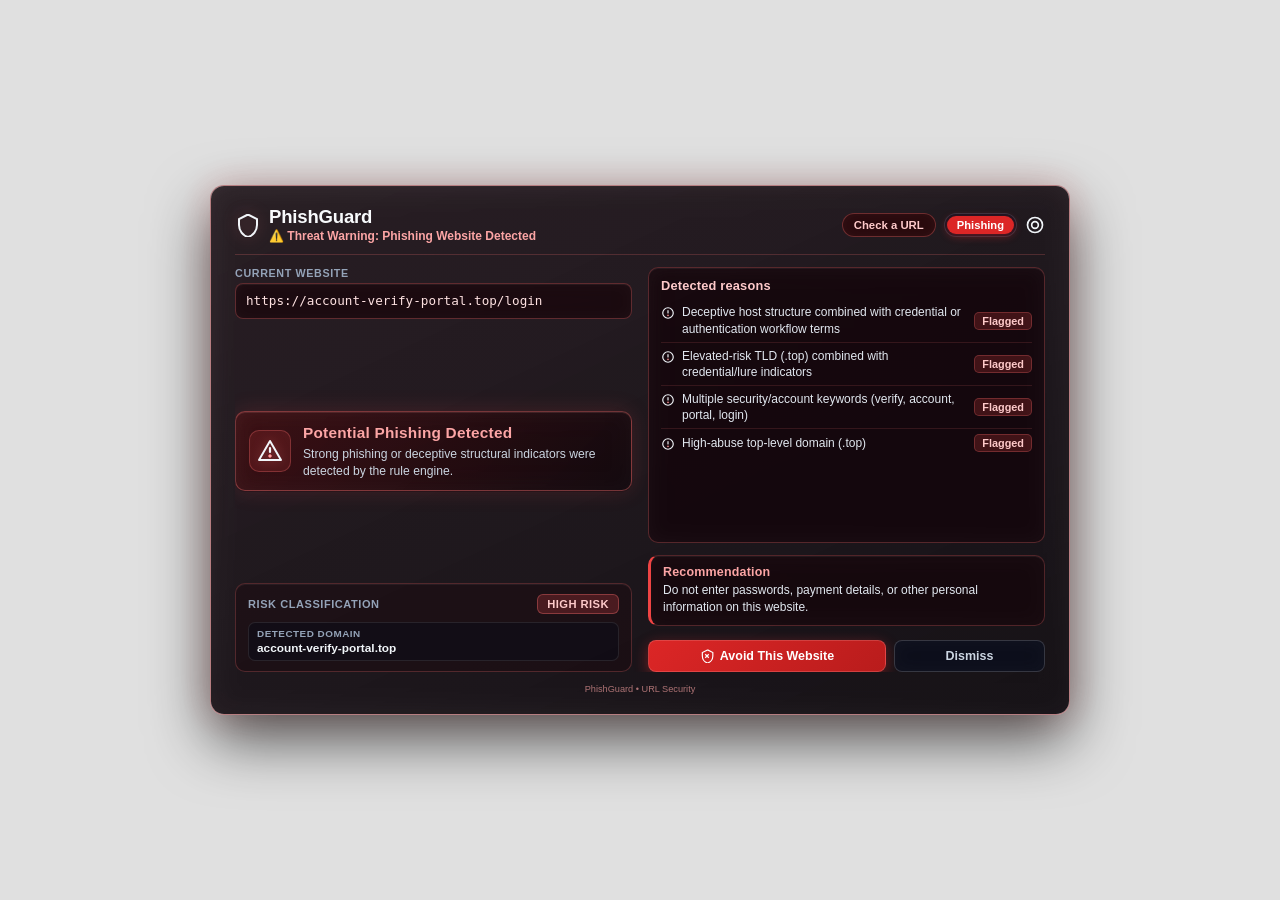
==== commit 17fbb665: "Add comprehensive test suite for URL detection and scoring - Implement tests for various URL classif" ====
--- a/index.html
+++ b/index.html
@@ -3,27 +3,36 @@
 <head>
   <meta charset="UTF-8" />
   <meta name="viewport" content="width=device-width, initial-scale=1.0" />
-  <title>PhishGuard – Phishing Detected</title>
+  <title>PhishGuard – Security Status</title>
+  <script src="./src/popupBoot.js"></script>
   <link rel="stylesheet" href="./src/styles.css" />
+  <link rel="stylesheet" href="./src/scanner.css" />
 </head>
-<body class="app-screen state-phishing">
-  <!-- Viewport background video: spam_bg covering the entire viewport -->
-  <video id="bgVideo" class="bg-video" autoplay loop muted playsinline src="./spam_bg.mp4">
+<body class="app-screen state-neutral pg-booting">
+  <!-- Viewport background videos: preloaded layers crossfade cleanly without flicker -->
+  <video id="bgVideoSafe" class="bg-video bg-video-layer bg-video-safe" autoplay loop muted playsinline preload="auto" src="./Citron.mp4">
+    <source src="./Citron.mp4" type="video/mp4" />
+  </video>
+  <video id="bgVideo" class="bg-video bg-video-layer bg-video-phishing" autoplay loop muted playsinline preload="auto" src="./spam_bg.mp4">
     <source src="./spam_bg.mp4" type="video/mp4" />
   </video>
 
   <!-- Viewport dark overlay -->
   <div class="bg-overlay"></div>
 
-  <!-- Single central panel for both Safe and Phishing states -->
-  <main class="extension-panel state-phishing">
-    <!-- Central panel background video: spam_central_bg covering the panel edge to edge -->
-    <video id="panelBgVideo" class="panel-background-video" autoplay loop muted playsinline src="./spam_central_bg.mp4">
+  <!-- Single central panel for Safe, Phishing, and Manual URL Scanner states -->
+  <main class="extension-panel state-neutral">
+    <!-- Central panel background videos: preloaded layers crossfade cleanly without flicker -->
+    <video id="panelBgVideoSafe" class="panel-background-video panel-video-layer panel-video-safe" autoplay loop muted playsinline preload="auto" src="./blend.mp4">
+      <source src="./blend.mp4" type="video/mp4" />
+    </video>
+    <video id="panelBgVideo" class="panel-background-video panel-video-layer panel-video-phishing" autoplay loop muted playsinline preload="auto" src="./spam_central_bg.mp4">
       <source src="./spam_central_bg.mp4" type="video/mp4" />
     </video>
 
     <!-- Subtle panel overlay to maintain crisp readability over video -->
     <div class="panel-overlay"></div>
+    <div class="panel-accent-wash" id="panelAccentWash" aria-hidden="true"></div>
 
     <!-- Header -->
     <header class="extension-header">
@@ -33,58 +42,78 @@
         </svg>
         <div class="header-text">
           <h1 class="product-name">PhishGuard</h1>
-          <p class="subtitle" id="headerSubtitle">⚠️ Threat Warning: Phishing Detected</p>
+          <p class="subtitle" id="headerSubtitle">Analyzing current website...</p>
         </div>
       </div>
 
       <div class="header-controls">
-        <!-- Interactive State Toggle: switches detector states on the same panel -->
-        <div class="state-toggle" role="group" aria-label="Detector State Switcher">
-          <button type="button" class="toggle-pill-btn active" id="btnStatePhishing" title="Switch to Phishing Detected state">Phishing</button>
-          <button type="button" class="toggle-pill-btn" id="btnStateSafe" title="Switch to Safe Site state">Safe</button>
-        </div>
-        <svg id="settingsIcon" class="icon settings-icon" viewBox="0 0 24 24" aria-label="Toggle State" title="Toggle state"><path d="M12 8a4 4 0 0 1 0 8 4 4 0 0 1 0-8zm0-5c5 0 9 4 9 9s-4 9-9 9-9-4-9-9 4-9 9-9z" fill="none" stroke="currentColor" stroke-width="2"/></svg>
+        <div class="header-controls-group" id="statusHeaderControls">
+          <button type="button" class="scanner-nav-btn" id="openScannerBtn" title="Manually check any URL safely without visiting it">Check a URL</button>
+          <!-- Interactive State Toggle: switches detector states on the same panel -->
+          <div class="state-toggle" role="group" aria-label="Detector State Switcher">
+            <button type="button" class="toggle-pill-btn" id="btnStatePhishing" hidden aria-hidden="true" title="Switch to Phishing Detected state">Phishing</button>
+            <button type="button" class="toggle-pill-btn" id="btnStateSafe" hidden aria-hidden="true" title="Switch to Safe Site state">Safe</button>
+          </div>
+          <svg id="settingsIcon" class="icon settings-icon" viewBox="0 0 24 24" aria-label="Toggle State" title="Toggle state"><path d="M12 8a4 4 0 0 1 0 8 4 4 0 0 1 0-8zm0-5c5 0 9 4 9 9s-4 9-9 9-9-4-9-9 4-9 9-9z" fill="none" stroke="currentColor" stroke-width="2"/></svg>
+        </div>
+
+        <div class="header-controls-group" id="scannerHeaderControls" style="display: none;">
+          <button type="button" class="scanner-nav-btn" id="openInTabBtn" title="Open scanned URL in full interface tab">
+            Open in Full Interface
+          </button>
+          <button type="button" class="scanner-nav-btn" id="backToTabBtn" title="Return to active tab security status">
+            ← Tab Status
+          </button>
+        </div>
       </div>
     </header>
 
     <hr class="divider" />
 
-    <!-- Main content: two columns -->
-    <div class="panel-body" id="panelBody">
+    <!-- Fixed-dimension internal transition stage -->
+    <div class="panel-stage" id="panelStage">
+      <!-- Main content: two columns -->
+      <div class="panel-body" id="panelBody">
       <!-- Left column (~55% width) -->
       <div class="panel-col panel-col-left">
         <!-- Current website -->
         <section class="current-website">
           <label class="section-label">CURRENT WEBSITE</label>
-          <div class="url-field" id="currentUrlField" title="https://secure-login.paypal-verification-update.com/login">
-            https://secure-login.paypal-verification-update.com/login
-          </div>
-        </section>
-
-        <!-- Status section (Safe or Phishing) -->
-        <section class="status-card status-phishing" id="statusSection">
+          <div class="url-field" id="currentUrlField" title="">
+            Checking active tab URL...
+          </div>
+        </section>
+
+        <!-- Status section (Neutral until classification hydrates) -->
+        <section class="status-card status-neutral" id="statusSection">
           <div class="status-icon-wrapper" id="statusIconWrapper">
-            <svg class="status-icon status-icon-warning" viewBox="0 0 24 24" aria-hidden="true">
-              <path d="M12 2L1 21h22L12 2z" fill="none" stroke="currentColor" stroke-width="2" stroke-linecap="round" stroke-linejoin="round"/>
-              <line x1="12" y1="9" x2="12" y2="13" stroke="currentColor" stroke-width="2.2" stroke-linecap="round"/>
-              <circle cx="12" cy="17" r="1.3" fill="currentColor"/>
+            <svg class="status-icon status-icon-neutral" viewBox="0 0 24 24" aria-hidden="true">
+              <circle cx="12" cy="12" r="9" fill="rgba(148, 163, 184, 0.14)" stroke="#94a3b8" stroke-width="2"/>
+              <line x1="12" y1="10.5" x2="12" y2="16" stroke="#cbd5e1" stroke-width="2" stroke-linecap="round"/>
+              <circle cx="12" cy="7.5" r="1.15" fill="#cbd5e1"/>
             </svg>
           </div>
           <div class="status-content">
-            <h2 class="status-title" id="statusTitle">PHISHING DETECTED</h2>
-            <p class="status-detail" id="statusDetail">Deceptive site identified attempting to steal credentials.</p>
-          </div>
-        </section>
-
-        <!-- Risk score -->
-        <section class="risk-score">
+            <h2 class="status-title" id="statusTitle">Checking Website Security</h2>
+            <p class="status-detail" id="statusDetail">Evaluating URL structure and risk indicators...</p>
+          </div>
+        </section>
+
+        <!-- Risk classification (Qualitative, non-numerical) -->
+        <section class="risk-classification">
           <div class="risk-header">
-            <span class="label">RISK SCORE</span>
-            <span class="value" id="riskScoreValue">92 / 100</span>
-          </div>
-          <span class="risk-level" id="riskLevel">Critical risk</span>
-          <div class="progress-bar">
-            <div class="progress-fill" id="riskFill" style="width: 92%;"></div>
+            <span class="label">RISK CLASSIFICATION</span>
+            <span class="risk-badge risk-badge-neutral" id="riskLevel">CHECKING</span>
+          </div>
+          <div class="domain-meta-grid">
+            <div class="domain-meta-item">
+              <span class="meta-label">DETECTED DOMAIN</span>
+              <span class="meta-value" id="detectedDomainField">—</span>
+            </div>
+            <div class="domain-meta-item" id="impersonatedBrandItem" style="display: none;">
+              <span class="meta-label">IMPERSONATED BRAND</span>
+              <span class="meta-value meta-brand-value" id="impersonatedBrandField">—</span>
+            </div>
           </div>
         </section>
       </div>
@@ -93,52 +122,18 @@
       <div class="panel-col panel-col-right">
         <!-- Security checks / reasons -->
         <section class="security-checks">
-          <h3 class="checks-heading" id="checksHeading">Detected reasons</h3>
-          <ul class="checks-list" id="checksList">
-            <li class="check-item check-item-danger">
-              <div class="check-left">
-                <svg class="check-icon check-icon-danger" viewBox="0 0 24 24" aria-hidden="true">
-                  <circle cx="12" cy="12" r="9" fill="none" stroke="currentColor" stroke-width="2"/>
-                  <line x1="12" y1="8" x2="12" y2="12" stroke="currentColor" stroke-width="2" stroke-linecap="round"/>
-                  <circle cx="12" cy="16" r="1" fill="currentColor"/>
-                </svg>
-                <span class="check-name">Suspicious domain characteristics</span>
-              </div>
-              <span class="check-status status-badge-danger">Flagged</span>
-            </li>
-            <li class="check-item check-item-danger">
-              <div class="check-left">
-                <svg class="check-icon check-icon-danger" viewBox="0 0 24 24" aria-hidden="true">
-                  <circle cx="12" cy="12" r="9" fill="none" stroke="currentColor" stroke-width="2"/>
-                  <line x1="12" y1="8" x2="12" y2="12" stroke="currentColor" stroke-width="2" stroke-linecap="round"/>
-                  <circle cx="12" cy="16" r="1" fill="currentColor"/>
-                </svg>
-                <span class="check-name">Possible impersonation of a trusted website</span>
-              </div>
-              <span class="check-status status-badge-danger">Detected</span>
-            </li>
-            <li class="check-item check-item-danger">
-              <div class="check-left">
-                <svg class="check-icon check-icon-danger" viewBox="0 0 24 24" aria-hidden="true">
-                  <circle cx="12" cy="12" r="9" fill="none" stroke="currentColor" stroke-width="2"/>
-                  <line x1="12" y1="8" x2="12" y2="12" stroke="currentColor" stroke-width="2" stroke-linecap="round"/>
-                  <circle cx="12" cy="16" r="1" fill="currentColor"/>
-                </svg>
-                <span class="check-name">Suspicious URL structure</span>
-              </div>
-              <span class="check-status status-badge-danger">Flagged</span>
-            </li>
-          </ul>
+          <h3 class="checks-heading" id="checksHeading">Security checks</h3>
+          <ul class="checks-list" id="checksList"></ul>
         </section>
 
         <!-- Recommendation -->
         <section class="recommendation">
           <h3 class="rec-heading">Recommendation</h3>
-          <p class="rec-body" id="recBody">Do not enter passwords, payment details, or other personal information on this website.</p>
+          <p class="rec-body" id="recBody">Inspecting current destination before displaying classification details.</p>
         </section>
 
         <!-- Actions -->
-        <section class="action-section" id="actionSection">
+        <section class="action-section" id="actionSection" style="display: none;">
           <button type="button" class="action-btn avoid-btn" id="avoidBtn">
             <svg class="btn-icon" viewBox="0 0 24 24" aria-hidden="true">
               <path d="M12 2L4 6v6c0 5.55 3.84 10.74 9 12 5.16-1.26 9-6.45 9-12V6l-8-4z" fill="none" stroke="currentColor" stroke-width="2"/>
@@ -193,12 +188,124 @@
       </div>
     </div>
 
+      <!-- Manual URL Scanner View (same central panel, zero page reload) -->
+      <div class="scanner-body" id="scannerView" style="display: none;" aria-hidden="true">
+        <section class="scanner-input-card">
+          <div class="scanner-title-row">
+            <h2 class="scanner-heading" id="scannerHeading">Check a URL</h2>
+            <span class="scanner-offline-pill">Safe String Scan</span>
+          </div>
+
+          <form class="scanner-form" id="scannerForm" novalidate>
+            <input
+              type="text"
+              id="scannerUrlInput"
+              class="scanner-input"
+              placeholder="Paste or enter a URL"
+              autocomplete="off"
+              spellcheck="false"
+              aria-label="URL to scan"
+            />
+            <button type="submit" class="scanner-submit-btn" id="scanUrlBtn">
+              Scan URL
+            </button>
+            <button type="button" class="scanner-clear-btn" id="clearScannerBtn" title="Clear input and results">
+              Clear
+            </button>
+          </form>
+
+          <div class="scanner-validation-error" id="scannerValidationError" role="alert" style="display: none;"></div>
+        </section>
+
+        <div class="scanner-output-stage" id="scannerOutputStage">
+          <!-- Loading State -->
+          <section class="scanner-loading-card" id="scannerLoadingState" style="display: none;" aria-live="polite">
+            <div class="scanner-spinner" aria-hidden="true"></div>
+            <div class="scanner-loading-text">
+              <strong>Analyzing URL features...</strong>
+              <span>Evaluating domain patterns, brand similarity, and URL structure without visiting the link.</span>
+            </div>
+          </section>
+
+          <!-- Empty Hint (before first scan) -->
+          <section class="scanner-empty-hint" id="scannerEmptyHint">
+            <span>Enter any URL above and click <strong>Scan URL</strong> to examine its classification, structural features, and phishing indicators safely.</span>
+          </section>
+
+          <!-- Scan Results Section -->
+          <section class="scanner-results" id="scannerResults" style="display: none;" aria-live="polite">
+            <div class="scanner-results-top">
+              <!-- Left: Qualitative Classification + Detected URL + Domain -->
+              <div class="scanner-summary-col">
+                <div class="status-card status-safe scanner-verdict-card" id="scannerVerdictCard">
+                  <div class="status-icon-wrapper scanner-verdict-icon" id="scannerStatusIconWrapper">
+                    <svg class="status-icon status-icon-safe" viewBox="0 0 24 24" fill="none" aria-hidden="true">
+                      <path class="pg-safe-circle" d="M 12 3 a 9 9 0 1 1 0 18 a 9 9 0 1 1 0 -18" fill="none" stroke="currentColor" stroke-width="2" stroke-linecap="round" stroke-linejoin="round"/>
+                      <path class="pg-safe-check" d="M 8.85 12.15 L 10.95 14.25 L 15.15 9.75" fill="none" stroke="currentColor" stroke-width="1.65" stroke-linecap="round" stroke-linejoin="round"/>
+                    </svg>
+                  </div>
+                  <div class="status-content">
+                    <div class="scanner-verdict-head">
+                      <span class="scanner-classification-badge" id="classificationBadge">LOW RISK</span>
+                    </div>
+                    <h3 class="status-title scanner-verdict-title" id="scannerVerdictTitle">No Significant Threats Detected</h3>
+                    <p class="status-detail scanner-verdict-desc" id="scannerVerdictExplanation"></p>
+                  </div>
+                </div>
+
+                <div class="scanner-detected-box">
+                  <span class="section-label">DETECTED URL</span>
+                  <div class="url-field scanner-detected-url" id="detectedUrlDisplay"></div>
+                </div>
+
+                <div class="scanner-meta-grid">
+                  <div class="scanner-meta-item">
+                    <span class="section-label">DETECTED DOMAIN</span>
+                    <span class="scanner-meta-val" id="detectedDomainDisplay">—</span>
+                  </div>
+                  <div class="scanner-meta-item" id="impersonatedBrandRow" style="display: none;">
+                    <span class="section-label">IMPERSONATED BRAND</span>
+                    <span class="scanner-meta-val scanner-brand-val" id="impersonatedBrandDisplay">—</span>
+                  </div>
+                </div>
+
+                <div class="scanner-rec-box">
+                  <h3 class="rec-heading">Recommendation</h3>
+                  <p class="rec-body" id="scannerRecommendation"></p>
+                </div>
+              </div>
+
+              <!-- Right: Reasons & Extracted Features -->
+              <div class="scanner-details-col">
+                <div class="scanner-detail-card">
+                  <h3 class="checks-heading" id="scannerReasonsHeading">Reasons behind classification</h3>
+                  <ul class="checks-list scanner-reasons-list" id="reasonsList"></ul>
+                </div>
+
+                <div class="scanner-detail-card">
+                  <h3 class="checks-heading">Extracted URL features</h3>
+                  <div class="scanner-features-grid" id="suspiciousFeaturesList"></div>
+                </div>
+              </div>
+            </div>
+          </section>
+        </div>
+      </div>
+    </div>
+
     <!-- Footer -->
     <footer class="extension-footer">
-      <small>PhishGuard • URL Security</small>
+      <small id="panelFooterText">PhishGuard • URL Security</small>
     </footer>
   </main>
 
+  <script src="./src/brandDetector.js"></script>
+  <script src="./src/urlAnalyzer.js"></script>
+  <script src="./src/ruleEngine.js"></script>
+  <script src="./src/riskScorer.js"></script>
+  <script src="./src/detector.js"></script>
+  <script src="./src/transitions.js"></script>
   <script src="./src/app.js"></script>
+  <script src="./src/scanner.js"></script>
 </body>
 </html>
--- a/src/styles.css
+++ b/src/styles.css
@@ -1,4 +1,4 @@
-/* src/styles.css */
+/* src/styles.css - Dark Translucent Cybersecurity Glassmorphism over Video Backgrounds */
 
 /* Ensure root canvas does not obscure background video */
 html,
@@ -17,6 +17,43 @@
   pointer-events: none;
 }
 
+.bg-video-layer {
+  transition: opacity 360ms cubic-bezier(0.22, 1, 0.36, 1);
+  will-change: opacity;
+}
+
+body.app-screen.state-safe .bg-video-safe {
+  opacity: 1;
+}
+
+body.app-screen.state-safe .bg-video-phishing {
+  opacity: 0;
+}
+
+body.app-screen.state-phishing .bg-video-safe {
+  opacity: 0;
+}
+
+body.app-screen.state-phishing .bg-video-phishing {
+  opacity: 1;
+}
+
+body.app-screen.state-neutral {
+  background-color: #f7f1e5;
+  background-image: radial-gradient(
+    circle at 50% 18%,
+    #fcf8f0 0%,
+    #f4ebd9 55%,
+    #e9dcbe 100%
+  );
+  transition: background-color 360ms cubic-bezier(0.22, 1, 0.36, 1);
+}
+
+body.app-screen.state-neutral .bg-video-safe,
+body.app-screen.state-neutral .bg-video-phishing {
+  opacity: 0;
+}
+
 .bg-overlay {
   position: fixed;
   inset: 0;
@@ -26,115 +63,95 @@
 }
 
 /* ==========================================================================
-   Main Screen Container
+   Main Screen Container (Identical Positioning Across All 3 Interfaces)
    ========================================================================== */
 body.app-screen {
   position: relative;
   min-height: 100dvh;
   margin: 0;
-  padding: 20px;
+  padding: 16px;
   box-sizing: border-box;
   display: flex;
   align-items: center;
   justify-content: center;
   font-family: -apple-system, BlinkMacSystemFont, "Segoe UI", Roboto, Helvetica, Arial, sans-serif;
-  color: #1a1a1a;
+  color: #f1f5f9;
   overflow-x: hidden;
 }
 
 /* ==========================================================================
-   Horizontal Landscape Extension Panel (Single Reusable Panel)
+   Shared Central Dark Translucent Extension Panel
+   Used identically across Safe Website, Phishing Warning, and Manual Scanner
    ========================================================================== */
 .extension-panel {
   position: relative;
   overflow: hidden;
   isolation: isolate;
   z-index: 10;
-  width: 730px;
+  width: 752px;
   max-width: 100%;
-  height: 360px;
-  min-height: 360px;
-  background: transparent;
-  border: 1px solid rgba(255, 255, 255, 0.4);
-  border-radius: 8px;
-  padding: 16px 20px;
+  height: 516px;
+  min-height: 516px;
+  max-height: 516px;
+  background: rgba(8, 13, 24, 0.42);
+  backdrop-filter: blur(20px) saturate(135%);
+  -webkit-backdrop-filter: blur(20px) saturate(135%);
+  border: 1px solid rgba(52, 211, 153, 0.28);
+  border-radius: 14px;
+  padding: 18px 22px;
   box-sizing: border-box;
   display: flex;
   flex-direction: column;
-  box-shadow: 0 10px 32px rgba(0, 0, 0, 0.35);
-  transition: border-color 0.3s ease, box-shadow 0.3s ease;
-}
-
-/* Phishing state: locked to exact same central panel size as safe state (730px x 360px) */
+  box-shadow:
+    0 22px 54px rgba(0, 0, 0, 0.58),
+    0 0 28px rgba(16, 185, 129, 0.14),
+    inset 0 1px 0 rgba(255, 255, 255, 0.1);
+  transition:
+    border-color 320ms cubic-bezier(0.22, 1, 0.36, 1),
+    box-shadow 320ms cubic-bezier(0.22, 1, 0.36, 1);
+}
+
+@media (min-width: 840px) {
+  body.app-screen {
+    padding: 24px;
+  }
+
+  .extension-panel {
+    width: 860px;
+    max-width: 100%;
+    height: 530px;
+    min-height: 530px;
+    max-height: calc(100dvh - 48px);
+    padding: 20px 24px;
+  }
+}
+
 .extension-panel.state-phishing {
-  width: 730px;
-  height: 360px;
-  min-height: 360px;
-  padding: 12px 20px;
-  border-color: rgba(239, 68, 68, 0.4);
-  box-shadow: 0 12px 36px rgba(0, 0, 0, 0.4), 0 0 16px rgba(220, 38, 38, 0.12);
-}
-
-.extension-panel.state-phishing hr.divider {
-  margin: 6px 0 8px 0;
-}
-
-.extension-panel.state-phishing .panel-col-left,
-.extension-panel.state-phishing .panel-col-right {
-  gap: 6px;
-}
-
-.extension-panel.state-phishing .status-card {
-  padding: 7px 10px;
-}
-
-.extension-panel.state-phishing .status-title {
-  font-size: 0.92rem;
-}
-
-.extension-panel.state-phishing .security-checks {
-  padding: 5px 10px;
-}
-
-.extension-panel.state-phishing .checks-heading {
-  margin: 0 0 3px 0;
-  font-size: 0.8rem;
-}
-
-.extension-panel.state-phishing .check-item {
-  padding: 2px 0;
-}
-
-.extension-panel.state-phishing .recommendation {
-  padding: 5px 10px;
-}
-
-.extension-panel.state-phishing .rec-heading {
-  margin: 0 0 2px 0;
-  font-size: 0.8rem;
-}
-
-.extension-panel.state-phishing .rec-body {
-  font-size: 0.72rem;
-  line-height: 1.28;
-}
-
-.extension-panel.state-phishing .action-section {
-  margin-top: 1px;
-  gap: 6px;
-}
-
-.extension-panel.state-phishing .action-btn {
-  padding: 5px 10px;
-  font-size: 0.75rem;
-}
-
-.extension-panel.state-phishing .extension-footer {
-  margin-top: 5px;
+  border-color: rgba(248, 113, 113, 0.42);
+  box-shadow:
+    0 24px 60px rgba(0, 0, 0, 0.65),
+    0 0 34px rgba(239, 68, 68, 0.2),
+    inset 0 1px 0 rgba(255, 255, 255, 0.08);
+}
+
+.extension-panel.state-medium {
+  border-color: rgba(251, 191, 36, 0.42);
+  box-shadow:
+    0 22px 54px rgba(0, 0, 0, 0.6),
+    0 0 28px rgba(245, 158, 11, 0.16),
+    inset 0 1px 0 rgba(255, 255, 255, 0.08);
+}
+
+.extension-panel.state-neutral {
+  border-color: rgba(148, 163, 184, 0.3);
+  box-shadow:
+    0 22px 54px rgba(0, 0, 0, 0.56),
+    0 0 24px rgba(148, 163, 184, 0.1),
+    inset 0 1px 0 rgba(255, 255, 255, 0.09);
 }
 
 /* ==========================================================================
-   Central Panel Background Video & Internal Overlay
+   Central Panel Background Video & Internal Translucent Overlay
    ========================================================================== */
 .panel-background-video {
   position: absolute;
@@ -144,30 +161,126 @@
   object-fit: cover;
   z-index: 0;
   pointer-events: none;
+  opacity: 0.92;
+}
+
+.panel-video-layer {
+  transition: opacity 360ms cubic-bezier(0.22, 1, 0.36, 1);
+  will-change: opacity;
+}
+
+.extension-panel.state-safe .panel-video-safe {
+  opacity: 0.92;
+}
+
+.extension-panel.state-safe .panel-video-phishing {
+  opacity: 0;
+}
+
+.extension-panel.state-phishing .panel-video-safe {
+  opacity: 0;
+}
+
+.extension-panel.state-phishing .panel-video-phishing {
+  opacity: 0.92;
+}
+
+.extension-panel.state-neutral .panel-video-safe,
+.extension-panel.state-neutral .panel-video-phishing {
+  opacity: 0;
 }
 
 .panel-overlay {
   position: absolute;
   inset: 0;
-  background: rgba(0, 0, 0, 0.15);
+  background: linear-gradient(
+    155deg,
+    rgba(8, 14, 24, 0.66) 0%,
+    rgba(6, 10, 18, 0.8) 100%
+  );
+  backdrop-filter: blur(14px) saturate(125%);
+  -webkit-backdrop-filter: blur(14px) saturate(125%);
   z-index: 1;
   pointer-events: none;
-  transition: background 0.3s ease;
+  transition: background 340ms cubic-bezier(0.22, 1, 0.36, 1);
+}
+
+.panel-accent-wash {
+  position: absolute;
+  inset: 0;
+  border-radius: inherit;
+  pointer-events: none;
+  z-index: 3;
+  opacity: 0;
+}
+
+.panel-accent-wash.tone-safe {
+  background: radial-gradient(circle at 50% 0%, rgba(52, 211, 153, 0.14), transparent 68%);
+  box-shadow: inset 0 0 0 1px rgba(52, 211, 153, 0.32);
+}
+
+.panel-accent-wash.tone-suspicious {
+  background: radial-gradient(circle at 50% 0%, rgba(251, 191, 36, 0.14), transparent 68%);
+  box-shadow: inset 0 0 0 1px rgba(251, 191, 36, 0.34);
+}
+
+.panel-accent-wash.tone-phishing {
+  background: radial-gradient(circle at 50% 0%, rgba(248, 113, 113, 0.15), transparent 68%);
+  box-shadow: inset 0 0 0 1px rgba(248, 113, 113, 0.36);
+}
+
+.panel-accent-wash.tone-neutral {
+  background: radial-gradient(circle at 50% 0%, rgba(148, 163, 184, 0.12), transparent 68%);
+  box-shadow: inset 0 0 0 1px rgba(148, 163, 184, 0.24);
+}
+
+.panel-accent-wash.is-animating {
+  animation: pgAccentWash 360ms cubic-bezier(0.22, 1, 0.36, 1) forwards;
 }
 
 .extension-panel.state-phishing .panel-overlay {
-  background: rgba(20, 0, 0, 0.18);
-}
-
-/* Ensure all panel content renders above the background video */
+  background: linear-gradient(
+    155deg,
+    rgba(24, 9, 13, 0.7) 0%,
+    rgba(11, 5, 9, 0.84) 100%
+  );
+}
+
+.extension-panel.state-medium .panel-overlay {
+  background: linear-gradient(
+    155deg,
+    rgba(22, 16, 8, 0.68) 0%,
+    rgba(10, 8, 6, 0.82) 100%
+  );
+}
+
+.extension-panel.state-neutral .panel-overlay {
+  background: linear-gradient(
+    155deg,
+    rgba(15, 23, 42, 0.72) 0%,
+    rgba(9, 13, 24, 0.84) 100%
+  );
+}
+
 .extension-header,
 hr.divider,
+.panel-stage,
 .panel-body,
 .extension-footer {
   position: relative;
   z-index: 2;
 }
 
+.panel-stage {
+  flex: 1;
+  min-height: 0;
+  display: flex;
+  flex-direction: column;
+  margin: -8px -10px;
+  padding: 8px 10px;
+  overflow: hidden;
+}
+
 /* ==========================================================================
    Header Row
    ========================================================================== */
@@ -187,13 +300,25 @@
 .header-icon {
   width: 24px;
   height: 24px;
-  stroke: #1a1a1a;
+  stroke: #34d399;
+  filter: drop-shadow(0 0 8px rgba(52, 211, 153, 0.35));
   flex-shrink: 0;
-  transition: stroke 0.3s ease;
+  transition: stroke 0.3s ease, filter 0.3s ease;
 }
 
 .extension-panel.state-phishing .header-icon {
-  stroke: #dc2626;
+  stroke: #f87171;
+  filter: drop-shadow(0 0 8px rgba(248, 113, 113, 0.4));
+}
+
+.extension-panel.state-medium .header-icon {
+  stroke: #fbbf24;
+  filter: drop-shadow(0 0 8px rgba(251, 191, 36, 0.35));
+}
+
+.extension-panel.state-neutral .header-icon {
+  stroke: #94a3b8;
+  filter: drop-shadow(0 0 8px rgba(148, 163, 184, 0.25));
 }
 
 .header-text {
@@ -203,40 +328,100 @@
 
 .product-name {
   margin: 0;
-  font-size: 1.15rem;
+  font-size: 1.16rem;
   font-weight: 700;
-  color: #111827;
+  color: #f8fafc;
+  letter-spacing: -0.01em;
   line-height: 1.15;
 }
 
 .subtitle {
   margin: 2px 0 0 0;
-  font-size: 0.74rem;
-  color: #4b5563;
-  line-height: 1.2;
+  font-size: 0.75rem;
+  color: #6ee7b7;
+  line-height: 1.25;
   font-weight: 500;
   transition: color 0.3s ease;
 }
 
 .extension-panel.state-phishing .subtitle {
-  color: #b91c1c;
+  color: #fca5a5;
   font-weight: 600;
+}
+
+.extension-panel.state-medium .subtitle {
+  color: #fcd34d;
+  font-weight: 600;
+}
+
+.extension-panel.state-neutral .subtitle {
+  color: #cbd5e1;
+  font-weight: 500;
 }
 
 /* Header Controls & State Switcher */
 .header-controls {
   display: flex;
   align-items: center;
-  gap: 10px;
+  gap: 8px;
+}
+
+.header-controls-group {
+  display: flex;
+  align-items: center;
+  gap: 8px;
+}
+
+.controls-entering,
+.subtitle-entering {
+  animation: pgControlEnter 260ms cubic-bezier(0.22, 1, 0.36, 1) both;
+}
+
+.scanner-nav-btn {
+  display: inline-flex;
+  align-items: center;
+  gap: 5px;
+  background: rgba(15, 23, 42, 0.56);
+  backdrop-filter: blur(8px);
+  -webkit-backdrop-filter: blur(8px);
+  border: 1px solid rgba(255, 255, 255, 0.16);
+  border-radius: 20px;
+  padding: 5px 11px;
+  font-size: 0.71rem;
+  font-weight: 600;
+  color: #e2e8f0;
+  cursor: pointer;
+  transition: all 0.2s ease;
+  outline: none;
+  white-space: nowrap;
+}
+
+.scanner-nav-btn:hover {
+  background: rgba(30, 41, 59, 0.85);
+  color: #ffffff;
+  border-color: rgba(255, 255, 255, 0.32);
+  transform: translateY(-1px);
+}
+
+.extension-panel.state-phishing .scanner-nav-btn {
+  background: rgba(69, 10, 10, 0.45);
+  border-color: rgba(248, 113, 113, 0.32);
+  color: #fecaca;
+}
+
+.extension-panel.state-phishing .scanner-nav-btn:hover {
+  background: rgba(127, 29, 29, 0.7);
+  color: #ffffff;
+  border-color: rgba(248, 113, 113, 0.55);
 }
 
 .state-toggle {
   display: inline-flex;
   align-items: center;
-  background: rgba(0, 0, 0, 0.15);
+  background: rgba(15, 23, 42, 0.55);
   backdrop-filter: blur(8px);
   -webkit-backdrop-filter: blur(8px);
-  border: 1px solid rgba(255, 255, 255, 0.3);
+  border: 1px solid rgba(255, 255, 255, 0.14);
   border-radius: 20px;
   padding: 2px;
   gap: 2px;
@@ -246,54 +431,66 @@
   background: transparent;
   border: none;
   border-radius: 16px;
-  padding: 3px 9px;
+  padding: 3px 10px;
   font-size: 0.7rem;
   font-weight: 600;
-  color: #374151;
+  color: #94a3b8;
   cursor: pointer;
   transition: all 0.2s ease;
   outline: none;
 }
 
 .toggle-pill-btn:hover {
-  color: #111827;
+  color: #f8fafc;
+}
+
+.extension-panel.state-safe #btnStatePhishing,
+.extension-panel.state-phishing #btnStateSafe,
+.extension-panel.state-medium #btnStateSafe,
+.pg-booting .state-toggle,
+.toggle-pill-btn[hidden],
+.toggle-pill-btn:disabled {
+  display: none !important;
+  pointer-events: none !important;
+  visibility: hidden !important;
 }
 
 .toggle-pill-btn.active#btnStatePhishing {
   background: #dc2626;
   color: #ffffff;
-  box-shadow: 0 1px 4px rgba(220, 38, 38, 0.4);
+  box-shadow: 0 2px 8px rgba(220, 38, 38, 0.45);
 }
 
 .toggle-pill-btn.active#btnStateSafe {
-  background: #15803d;
+  background: #16a34a;
   color: #ffffff;
-  box-shadow: 0 1px 4px rgba(21, 128, 61, 0.4);
+  box-shadow: 0 2px 8px rgba(22, 163, 74, 0.45);
 }
 
 .settings-icon {
   width: 20px;
   height: 20px;
-  stroke: #4b5563;
+  stroke: #94a3b8;
   cursor: pointer;
   flex-shrink: 0;
   transition: stroke 0.2s ease, transform 0.2s ease;
 }
 
 .settings-icon:hover {
-  stroke: #111827;
+  stroke: #f8fafc;
   transform: rotate(45deg);
 }
 
 /* Divider */
 hr.divider {
   border: none;
-  border-top: 1px solid rgba(0, 0, 0, 0.1);
+  border-top: 1px solid rgba(255, 255, 255, 0.1);
   margin: 10px 0 12px 0;
+  transition: border-top-color 320ms cubic-bezier(0.22, 1, 0.36, 1);
 }
 
 .extension-panel.state-phishing hr.divider {
-  border-top-color: rgba(220, 38, 38, 0.2);
+  border-top-color: rgba(248, 113, 113, 0.22);
 }
 
 /* ==========================================================================
@@ -304,90 +501,120 @@
   gap: 16px;
   align-items: stretch;
   flex: 1;
-}
-
-/* Left Column (~55% width) */
+  min-height: 0;
+  overflow-y: auto;
+}
+
 .panel-col-left {
-  flex: 1.15;
+  flex: 1.05;
+  min-width: 0;
   display: flex;
   flex-direction: column;
   justify-content: space-between;
-  gap: 10px;
-}
-
-/* Right Column (~45% width) */
+  gap: 12px;
+}
+
 .panel-col-right {
-  flex: 1;
+  flex: 1.05;
+  min-width: 0;
   display: flex;
   flex-direction: column;
   justify-content: space-between;
-  gap: 10px;
+  gap: 12px;
 }
 
 /* ==========================================================================
-   Current Website Section
+   URL Information Section
    ========================================================================== */
 .current-website {
   display: flex;
   flex-direction: column;
+  gap: 4px;
 }
 
 .section-label {
-  font-size: 0.68rem;
-  font-weight: 700;
-  color: #4b5563;
+  font-size: 0.67rem;
+  font-weight: 600;
+  color: #94a3b8;
   text-transform: uppercase;
-  letter-spacing: 0.05em;
-  margin-bottom: 3px;
+  letter-spacing: 0.06em;
+  margin: 0;
 }
 
 .url-field {
-  border: 1px solid rgba(0, 0, 0, 0.15);
-  background: rgba(255, 255, 255, 0.78);
+  border: 1px solid rgba(255, 255, 255, 0.12);
+  background: rgba(15, 23, 42, 0.56);
   backdrop-filter: blur(8px);
   -webkit-backdrop-filter: blur(8px);
-  padding: 6px 9px;
-  border-radius: 5px;
-  overflow: hidden;
-  text-overflow: ellipsis;
-  white-space: nowrap;
-  font-size: 0.8rem;
-  color: #111827;
+  padding: 8px 10px;
+  border-radius: 8px;
+  max-height: 66px;
+  overflow-y: auto;
+  white-space: normal;
+  overflow-wrap: anywhere;
+  word-break: break-word;
+  user-select: all;
+  font-size: 0.79rem;
+  line-height: 1.4;
+  color: #f1f5f9;
   font-family: ui-monospace, SFMono-Regular, Menlo, Monaco, Consolas, monospace;
-  transition: all 0.3s ease;
+  box-shadow: inset 0 1px 0 rgba(255, 255, 255, 0.05);
+  transition: border-color 0.3s ease, background-color 0.3s ease;
 }
 
 .extension-panel.state-phishing .url-field {
-  border-color: rgba(220, 38, 38, 0.35);
-  background: rgba(255, 245, 245, 0.88);
-  color: #991b1b;
+  border-color: rgba(248, 113, 113, 0.3);
+  background: rgba(32, 11, 16, 0.64);
+  color: #fee2e2;
+}
+
+.extension-panel.state-medium .url-field {
+  border-color: rgba(251, 191, 36, 0.3);
+  background: rgba(30, 21, 10, 0.6);
+  color: #fef3c7;
 }
 
 /* ==========================================================================
-   Status Section (Safe vs Phishing)
+   Status Card (Safe vs Medium vs Phishing)
    ========================================================================== */
 .status-card {
-  border: 1px solid rgba(0, 0, 0, 0.12);
-  border-radius: 6px;
-  background: rgba(255, 255, 255, 0.78);
-  backdrop-filter: blur(8px);
-  -webkit-backdrop-filter: blur(8px);
-  padding: 10px 12px;
+  border: 1px solid rgba(255, 255, 255, 0.12);
+  border-radius: 10px;
+  background: rgba(15, 23, 42, 0.48);
+  backdrop-filter: blur(10px);
+  -webkit-backdrop-filter: blur(10px);
+  padding: 11px 13px;
   display: flex;
   align-items: center;
   gap: 12px;
+  box-shadow:
+    inset 0 1px 0 rgba(255, 255, 255, 0.06),
+    0 6px 18px rgba(0, 0, 0, 0.24);
   transition: all 0.3s ease;
 }
 
 .status-card.status-safe {
-  border-color: rgba(34, 197, 94, 0.3);
-  background: rgba(240, 253, 244, 0.85);
+  border-color: rgba(52, 211, 153, 0.32);
+  background: linear-gradient(135deg, rgba(6, 78, 59, 0.36) 0%, rgba(15, 23, 42, 0.56) 100%);
+  box-shadow:
+    inset 0 1px 0 rgba(110, 231, 183, 0.12),
+    0 0 20px rgba(16, 185, 129, 0.12);
 }
 
 .status-card.status-phishing {
-  border-color: rgba(220, 38, 38, 0.4);
-  background: rgba(254, 242, 242, 0.88);
-  box-shadow: 0 2px 8px rgba(220, 38, 38, 0.1);
+  border-color: rgba(248, 113, 113, 0.4);
+  background: linear-gradient(135deg, rgba(127, 29, 29, 0.38) 0%, rgba(22, 11, 16, 0.62) 100%);
+  box-shadow:
+    inset 0 1px 0 rgba(252, 165, 165, 0.12),
+    0 0 22px rgba(239, 68, 68, 0.16);
+}
+
+.extension-panel.state-medium .status-card.status-phishing {
+  border-color: rgba(251, 191, 36, 0.4);
+  background: linear-gradient(135deg, rgba(120, 53, 15, 0.36) 0%, rgba(24, 17, 10, 0.6) 100%);
+  box-shadow:
+    inset 0 1px 0 rgba(253, 224, 71, 0.1),
+    0 0 18px rgba(245, 158, 11, 0.14);
 }
 
 .status-icon-wrapper {
@@ -395,247 +622,434 @@
   display: flex;
   align-items: center;
   justify-content: center;
+  width: 40px;
+  height: 40px;
+  border-radius: 10px;
+  background: rgba(255, 255, 255, 0.05);
+  border: 1px solid rgba(255, 255, 255, 0.08);
+}
+
+.status-card.status-safe .status-icon-wrapper {
+  background: rgba(16, 185, 129, 0.14);
+  border-color: rgba(52, 211, 153, 0.25);
+}
+
+.status-card.status-phishing .status-icon-wrapper {
+  background: rgba(239, 68, 68, 0.15);
+  border-color: rgba(248, 113, 113, 0.3);
+}
+
+.status-card.status-neutral {
+  border-color: rgba(148, 163, 184, 0.34);
+  background: linear-gradient(135deg, rgba(30, 41, 59, 0.45) 0%, rgba(15, 23, 42, 0.62) 100%);
+  box-shadow:
+    inset 0 1px 0 rgba(226, 232, 240, 0.08),
+    0 0 18px rgba(148, 163, 184, 0.1);
+}
+
+.status-card.status-neutral .status-icon-wrapper {
+  background: rgba(148, 163, 184, 0.16);
+  border-color: rgba(148, 163, 184, 0.3);
+}
+
+.status-card.status-neutral .status-icon-warning {
+  stroke: #cbd5e1;
+  fill: rgba(148, 163, 184, 0.14);
+  filter: none;
+}
+
+.status-card.status-neutral .status-title {
+  color: #e2e8f0;
+}
+
+.extension-panel.state-medium .status-card.status-phishing .status-icon-wrapper {
+  background: rgba(245, 158, 11, 0.15);
+  border-color: rgba(251, 191, 36, 0.3);
 }
 
 .status-icon {
-  width: 32px;
-  height: 32px;
+  width: 24px;
+  height: 24px;
   flex-shrink: 0;
 }
 
 .status-icon-safe {
-  stroke: #16a34a;
+  color: #34d399;
+  stroke: #34d399;
+  background: transparent;
+  overflow: visible;
+  filter: drop-shadow(0 0 0 rgba(52, 211, 153, 0));
+  animation: pgSafeIconGlow 150ms cubic-bezier(0.22, 1, 0.36, 1) 630ms both;
+}
+
+.pg-safe-circle {
+  opacity: 0;
+  transform-origin: center;
+  transform-box: fill-box;
+  transform: scale(0.85);
+  stroke-dasharray: 57;
+  stroke-dashoffset: 57;
+  animation: pgSafeCircleDraw 400ms cubic-bezier(0.22, 1, 0.36, 1) 0ms both;
+}
+
+.pg-safe-check {
+  opacity: 0;
+  stroke-dasharray: 10;
+  stroke-dashoffset: 10;
+  animation: pgSafeCheckDraw 350ms cubic-bezier(0.22, 1, 0.36, 1) 280ms both;
+}
+
+[data-pg-ghost="true"] .status-icon-safe,
+[data-pg-ghost="true"] .pg-safe-circle,
+[data-pg-ghost="true"] .pg-safe-check {
+  animation: none !important;
+  opacity: 1 !important;
+  transform: scale(1) !important;
+  stroke-dashoffset: 0 !important;
+}
+
+[data-pg-ghost="true"] .status-icon-safe {
+  filter: drop-shadow(0 0 6px rgba(52, 211, 153, 0.45)) !important;
 }
 
 .status-icon-warning {
-  stroke: #dc2626;
-  fill: rgba(220, 38, 38, 0.08);
+  stroke: #f87171;
+  fill: rgba(239, 68, 68, 0.14);
+  filter: drop-shadow(0 0 6px rgba(248, 113, 113, 0.4));
+}
+
+.extension-panel.state-medium .status-icon-warning {
+  stroke: #fbbf24;
+  fill: rgba(245, 158, 11, 0.14);
 }
 
 .status-content {
   flex: 1;
+  min-width: 0;
 }
 
 .status-title {
   margin: 0;
   font-size: 0.96rem;
   font-weight: 700;
-  color: #111827;
-  line-height: 1.2;
-  letter-spacing: 0.02em;
+  color: #f8fafc;
+  line-height: 1.25;
+  letter-spacing: 0.015em;
+}
+
+.status-card.status-safe .status-title {
+  color: #6ee7b7;
 }
 
 .status-card.status-phishing .status-title {
-  color: #b91c1c;
-}
-
-.status-card.status-safe .status-title {
-  color: #15803d;
+  color: #fca5a5;
+}
+
+.extension-panel.state-medium .status-card.status-phishing .status-title {
+  color: #fcd34d;
 }
 
 .status-detail {
-  margin: 3px 0 0 0;
-  font-size: 0.75rem;
-  color: #4b5563;
-  line-height: 1.25;
+  margin: 4px 0 0 0;
+  font-size: 0.76rem;
+  color: #cbd5e1;
+  line-height: 1.38;
 }
 
 /* ==========================================================================
-   Risk Score Section
+   Qualitative Risk Classification & Domain Summary (No Numerical Scores)
    ========================================================================== */
-.risk-score {
+.risk-classification {
   display: flex;
   flex-direction: column;
-}
-
-.risk-score .risk-header {
+  gap: 8px;
+  background: rgba(15, 23, 42, 0.45);
+  border: 1px solid rgba(255, 255, 255, 0.1);
+  border-radius: 10px;
+  padding: 10px 12px;
+  box-shadow: inset 0 1px 0 rgba(255, 255, 255, 0.05);
+  transition: border-color 320ms cubic-bezier(0.22, 1, 0.36, 1), background-color 320ms cubic-bezier(0.22, 1, 0.36, 1);
+}
+
+.extension-panel.state-phishing .risk-classification {
+  border-color: rgba(248, 113, 113, 0.24);
+  background: rgba(28, 11, 16, 0.5);
+}
+
+.extension-panel.state-medium .risk-classification {
+  border-color: rgba(251, 191, 36, 0.24);
+  background: rgba(26, 18, 10, 0.5);
+}
+
+.risk-header {
   display: flex;
   justify-content: space-between;
-  align-items: baseline;
+  align-items: center;
+  gap: 8px;
+  font-size: 0.69rem;
+  color: #94a3b8;
+  font-weight: 600;
+  letter-spacing: 0.05em;
+}
+
+.risk-badge {
+  display: inline-flex;
+  align-items: center;
+  font-size: 0.7rem;
+  font-weight: 700;
+  letter-spacing: 0.04em;
+  padding: 3px 9px;
+  border-radius: 6px;
+}
+
+.risk-badge-low {
+  color: #6ee7b7;
+  background: rgba(16, 185, 129, 0.18);
+  border: 1px solid rgba(52, 211, 153, 0.3);
+}
+
+.risk-badge-medium {
+  color: #fde68a;
+  background: rgba(245, 158, 11, 0.2);
+  border: 1px solid rgba(251, 191, 36, 0.34);
+}
+
+.risk-badge-high {
+  color: #fecaca;
+  background: rgba(239, 68, 68, 0.22);
+  border: 1px solid rgba(248, 113, 113, 0.36);
+}
+
+.risk-badge-neutral {
+  color: #cbd5e1;
+  background: rgba(148, 163, 184, 0.16);
+  border: 1px solid rgba(148, 163, 184, 0.25);
+}
+
+.domain-meta-grid {
+  display: flex;
+  flex-wrap: wrap;
+  gap: 8px;
+}
+
+.domain-meta-item {
+  flex: 1;
+  min-width: 120px;
+  display: flex;
+  flex-direction: column;
+  gap: 2px;
+  background: rgba(8, 13, 24, 0.45);
+  border: 1px solid rgba(255, 255, 255, 0.09);
+  border-radius: 7px;
+  padding: 5px 8px;
+}
+
+.meta-label {
+  font-size: 0.62rem;
+  font-weight: 600;
+  color: #94a3b8;
+  letter-spacing: 0.05em;
+}
+
+.meta-value {
   font-size: 0.74rem;
-  color: #374151;
   font-weight: 600;
-}
-
-.risk-score .risk-header .value {
-  font-size: 0.84rem;
-  font-weight: 700;
-  color: #111827;
-}
-
-.extension-panel.state-phishing .risk-score .risk-header .value {
-  color: #b91c1c;
-}
-
-.risk-level {
-  font-size: 0.74rem;
-  color: #4b5563;
-  margin-top: 2px;
-  font-weight: 500;
-}
-
-.extension-panel.state-phishing .risk-level {
-  color: #dc2626;
-  font-weight: 600;
-}
-
-.progress-bar {
-  width: 100%;
-  height: 6px;
-  background: rgba(0, 0, 0, 0.12);
-  border-radius: 3px;
+  color: #f1f5f9;
   overflow: hidden;
-  margin-top: 3px;
-}
-
-.progress-fill {
-  height: 100%;
-  background: #6b7280;
-  width: 8%;
-  border-radius: 3px;
-  transition: width 0.4s ease, background 0.4s ease;
-}
-
-.extension-panel.state-phishing .progress-fill {
-  background: linear-gradient(90deg, #f59e0b, #ef4444, #dc2626);
-  box-shadow: 0 0 8px rgba(239, 68, 68, 0.4);
-}
-
-.extension-panel.state-safe .progress-fill {
-  background: #22c55e;
+  text-overflow: ellipsis;
+  white-space: nowrap;
+}
+
+.meta-brand-value {
+  color: #fca5a5;
+}
+
+.extension-panel.state-medium .meta-brand-value {
+  color: #fde68a;
 }
 
 /* ==========================================================================
    Security Checks / Detected Reasons Section
    ========================================================================== */
 .security-checks {
-  border: 1px solid rgba(0, 0, 0, 0.12);
-  border-radius: 6px;
-  background: rgba(255, 255, 255, 0.78);
-  backdrop-filter: blur(8px);
-  -webkit-backdrop-filter: blur(8px);
-  padding: 8px 11px;
+  flex: 1;
+  min-height: 0;
+  display: flex;
+  flex-direction: column;
+  border: 1px solid rgba(255, 255, 255, 0.11);
+  border-radius: 10px;
+  background: rgba(15, 23, 42, 0.48);
+  backdrop-filter: blur(10px);
+  -webkit-backdrop-filter: blur(10px);
+  padding: 10px 12px;
+  box-shadow: inset 0 1px 0 rgba(255, 255, 255, 0.05);
   transition: all 0.3s ease;
 }
 
 .extension-panel.state-phishing .security-checks {
-  border-color: rgba(220, 38, 38, 0.25);
-  background: rgba(255, 248, 248, 0.88);
+  border-color: rgba(248, 113, 113, 0.28);
+  background: rgba(28, 11, 16, 0.54);
+}
+
+.extension-panel.state-medium .security-checks {
+  border-color: rgba(251, 191, 36, 0.28);
+  background: rgba(26, 18, 10, 0.52);
 }
 
 .checks-heading {
   margin: 0 0 6px 0;
-  font-size: 0.82rem;
-  font-weight: 700;
-  color: #111827;
-  letter-spacing: 0.01em;
+  font-size: 0.8rem;
+  font-weight: 600;
+  color: #f1f5f9;
+  letter-spacing: 0.015em;
 }
 
 .extension-panel.state-phishing .checks-heading {
-  color: #991b1b;
+  color: #fecaca;
+}
+
+.extension-panel.state-medium .checks-heading {
+  color: #fde68a;
 }
 
 .checks-list {
   list-style: none;
   padding: 0;
   margin: 0;
+  flex: 1;
+  min-height: 0;
+  overflow-y: auto;
 }
 
 .check-item {
   display: flex;
   align-items: center;
   justify-content: space-between;
-  padding: 3px 0;
-  border-bottom: 1px solid rgba(0, 0, 0, 0.06);
+  gap: 8px;
+  padding: 5px 0;
+  border-bottom: 1px solid rgba(255, 255, 255, 0.07);
 }
 
 .extension-panel.state-phishing .check-item {
-  border-bottom-color: rgba(220, 38, 38, 0.12);
+  border-bottom-color: rgba(248, 113, 113, 0.14);
 }
 
 .check-item:last-child {
   border-bottom: none;
+  padding-bottom: 1px;
 }
 
 .check-left {
   display: flex;
-  align-items: center;
-  gap: 6px;
+  align-items: flex-start;
+  gap: 7px;
   flex: 1;
+  min-width: 0;
 }
 
 .check-icon {
   width: 14px;
   height: 14px;
   flex-shrink: 0;
+  margin-top: 2px;
 }
 
 .check-icon-passed {
-  stroke: #16a34a;
+  stroke: #34d399;
 }
 
 .check-icon-danger {
-  stroke: #dc2626;
-  fill: rgba(220, 38, 38, 0.08);
+  stroke: #f87171;
+  fill: rgba(239, 68, 68, 0.14);
+}
+
+.extension-panel.state-medium .check-icon-danger {
+  stroke: #fbbf24;
+  fill: rgba(245, 158, 11, 0.14);
 }
 
 .check-name {
-  font-size: 0.76rem;
-  color: #1f2937;
-  font-weight: 500;
+  font-size: 0.75rem;
+  color: #e2e8f0;
+  font-weight: 450;
+  line-height: 1.35;
+  overflow-wrap: anywhere;
 }
 
 .check-status {
-  font-size: 0.72rem;
+  font-size: 0.68rem;
   font-weight: 600;
-  padding: 1px 6px;
-  border-radius: 4px;
+  padding: 2px 7px;
+  border-radius: 5px;
+  flex-shrink: 0;
 }
 
 .status-badge-passed {
-  color: #15803d;
-  background: rgba(34, 197, 94, 0.15);
+  color: #6ee7b7;
+  background: rgba(16, 185, 129, 0.16);
+  border: 1px solid rgba(52, 211, 153, 0.24);
 }
 
 .status-badge-danger {
-  color: #b91c1c;
-  background: rgba(220, 38, 38, 0.14);
+  color: #fecaca;
+  background: rgba(239, 68, 68, 0.2);
+  border: 1px solid rgba(248, 113, 113, 0.28);
+}
+
+.extension-panel.state-medium .status-badge-danger {
+  color: #fde68a;
+  background: rgba(245, 158, 11, 0.2);
+  border: 1px solid rgba(251, 191, 36, 0.28);
 }
 
 /* ==========================================================================
-   Recommendation Section
+   Recommendation Section (Accent Highlighted)
    ========================================================================== */
 .recommendation {
-  border: 1px solid rgba(0, 0, 0, 0.12);
-  border-radius: 6px;
-  background: rgba(255, 255, 255, 0.78);
-  backdrop-filter: blur(8px);
-  -webkit-backdrop-filter: blur(8px);
-  padding: 8px 11px;
+  border: 1px solid rgba(255, 255, 255, 0.11);
+  border-left: 3px solid #10b981;
+  border-radius: 10px;
+  background: rgba(15, 23, 42, 0.5);
+  backdrop-filter: blur(10px);
+  -webkit-backdrop-filter: blur(10px);
+  padding: 9px 12px;
+  box-shadow: inset 0 1px 0 rgba(255, 255, 255, 0.05);
   transition: all 0.3s ease;
 }
 
 .extension-panel.state-phishing .recommendation {
-  border-color: rgba(220, 38, 38, 0.25);
-  background: rgba(255, 248, 248, 0.88);
+  border-color: rgba(248, 113, 113, 0.26);
+  border-left: 3px solid #ef4444;
+  background: rgba(30, 12, 17, 0.58);
+}
+
+.extension-panel.state-medium .recommendation {
+  border-color: rgba(251, 191, 36, 0.28);
+  border-left: 3px solid #f59e0b;
+  background: rgba(28, 20, 10, 0.55);
 }
 
 .rec-heading {
   margin: 0 0 3px 0;
-  font-size: 0.82rem;
-  font-weight: 700;
-  color: #111827;
+  font-size: 0.78rem;
+  font-weight: 600;
+  color: #6ee7b7;
+  letter-spacing: 0.015em;
 }
 
 .extension-panel.state-phishing .rec-heading {
-  color: #991b1b;
+  color: #fca5a5;
+}
+
+.extension-panel.state-medium .rec-heading {
+  color: #fcd34d;
 }
 
 .rec-body {
   margin: 0;
   font-size: 0.75rem;
-  color: #374151;
-  line-height: 1.35;
+  color: #e2e8f0;
+  line-height: 1.4;
   word-wrap: break-word;
   overflow-wrap: break-word;
 }
@@ -660,8 +1074,8 @@
   justify-content: center;
   gap: 6px;
   border: none;
-  border-radius: 5px;
-  padding: 7px 12px;
+  border-radius: 8px;
+  padding: 8px 13px;
   font-size: 0.78rem;
   font-weight: 600;
   cursor: pointer;
@@ -676,16 +1090,17 @@
 }
 
 .avoid-btn {
-  flex: 1.4;
-  background: #dc2626;
+  flex: 1.45;
+  background: linear-gradient(135deg, #dc2626 0%, #b91c1c 100%);
   color: #ffffff;
-  box-shadow: 0 2px 8px rgba(220, 38, 38, 0.35);
+  border: 1px solid rgba(252, 165, 165, 0.25);
+  box-shadow: 0 4px 14px rgba(220, 38, 38, 0.42);
 }
 
 .avoid-btn:hover {
-  background: #b91c1c;
+  background: linear-gradient(135deg, #ef4444 0%, #dc2626 100%);
   transform: translateY(-1px);
-  box-shadow: 0 4px 12px rgba(220, 38, 38, 0.45);
+  box-shadow: 0 6px 18px rgba(239, 68, 68, 0.52);
 }
 
 .avoid-btn:active {
@@ -693,52 +1108,54 @@
 }
 
 .secondary-btn {
-  flex: 0.9;
-  background: rgba(255, 255, 255, 0.85);
-  color: #4b5563;
-  border: 1px solid rgba(0, 0, 0, 0.15);
+  flex: 0.85;
+  background: rgba(15, 23, 42, 0.56);
+  color: #cbd5e1;
+  border: 1px solid rgba(255, 255, 255, 0.16);
   backdrop-filter: blur(8px);
   -webkit-backdrop-filter: blur(8px);
 }
 
 .secondary-btn:hover {
-  background: #ffffff;
-  color: #111827;
-  border-color: rgba(0, 0, 0, 0.3);
+  background: rgba(30, 41, 59, 0.82);
+  color: #ffffff;
+  border-color: rgba(255, 255, 255, 0.32);
 }
 
 /* Safety alert toast */
 .safety-alert-banner {
   position: absolute;
   inset: 0;
-  background: rgba(17, 24, 39, 0.92);
-  backdrop-filter: blur(8px);
-  -webkit-backdrop-filter: blur(8px);
+  background: rgba(8, 12, 22, 0.9);
+  backdrop-filter: blur(14px);
+  -webkit-backdrop-filter: blur(14px);
   display: flex;
   align-items: center;
   justify-content: center;
   z-index: 10;
-  border-radius: 8px;
+  border-radius: 14px;
   padding: 20px;
   text-align: center;
-  color: #ffffff;
+  color: #f8fafc;
   animation: fadeIn 0.2s ease;
 }
 
 .safety-alert-banner .alert-content {
   display: flex;
   flex-direction: column;
-  gap: 6px;
+  gap: 8px;
+  max-width: 420px;
 }
 
 .safety-alert-banner strong {
   font-size: 1rem;
-  color: #f87171;
+  color: #fca5a5;
 }
 
 .safety-alert-banner span {
   font-size: 0.82rem;
-  color: #e5e7eb;
+  color: #cbd5e1;
+  line-height: 1.4;
 }
 
 @keyframes fadeIn {
@@ -747,45 +1164,34 @@
 }
 
 /* ==========================================================================
-   Dismiss Confirmation Interface (inside existing central panel)
+   Dismiss Confirmation Interface (Dark Translucent Glass Modal)
    ========================================================================== */
 .confirmation-view {
   display: flex;
   align-items: center;
   justify-content: center;
   flex: 1;
+  min-height: 0;
   position: relative;
   z-index: 2;
-  animation: confirmFadeIn 0.22s ease;
-}
-
-@keyframes confirmFadeIn {
-  from {
-    opacity: 0;
-    transform: scale(0.98);
-  }
-  to {
-    opacity: 1;
-    transform: scale(1);
-  }
 }
 
 .confirmation-card {
   width: 100%;
-  max-width: 530px;
-  background: rgba(255, 255, 255, 0.85);
-  backdrop-filter: blur(10px);
-  -webkit-backdrop-filter: blur(10px);
-  border: 1px solid rgba(239, 68, 68, 0.35);
-  border-radius: 8px;
-  padding: 16px 22px;
+  max-width: 540px;
+  background: rgba(18, 12, 18, 0.72);
+  backdrop-filter: blur(14px);
+  -webkit-backdrop-filter: blur(14px);
+  border: 1px solid rgba(248, 113, 113, 0.35);
+  border-radius: 12px;
+  padding: 18px 24px;
   box-sizing: border-box;
   text-align: center;
   display: flex;
   flex-direction: column;
   align-items: center;
-  gap: 7px;
-  box-shadow: 0 4px 20px rgba(0, 0, 0, 0.12);
+  gap: 8px;
+  box-shadow: 0 12px 32px rgba(0, 0, 0, 0.45);
 }
 
 .confirm-icon-wrapper {
@@ -798,35 +1204,35 @@
 .confirm-warning-icon {
   width: 32px;
   height: 32px;
-  stroke: #dc2626;
-  fill: rgba(220, 38, 38, 0.08);
+  stroke: #f87171;
+  fill: rgba(239, 68, 68, 0.14);
 }
 
 .confirm-heading {
   margin: 0;
   font-size: 1.02rem;
   font-weight: 700;
-  color: #111827;
+  color: #f8fafc;
   line-height: 1.25;
 }
 
 .confirm-message {
   margin: 0;
-  font-size: 0.77rem;
-  color: #374151;
-  line-height: 1.35;
+  font-size: 0.78rem;
+  color: #cbd5e1;
+  line-height: 1.4;
   max-width: 440px;
 }
 
 .confirm-risk-note {
   display: inline-flex;
   align-items: center;
-  gap: 5px;
-  background: rgba(239, 68, 68, 0.08);
-  border: 1px solid rgba(239, 68, 68, 0.22);
-  border-radius: 4px;
-  padding: 3px 9px;
-  color: #b91c1c;
+  gap: 6px;
+  background: rgba(239, 68, 68, 0.14);
+  border: 1px solid rgba(248, 113, 113, 0.28);
+  border-radius: 6px;
+  padding: 4px 10px;
+  color: #fecaca;
   font-size: 0.72rem;
   font-weight: 600;
   margin: 2px 0 4px 0;
@@ -835,8 +1241,8 @@
 .confirm-risk-note .note-icon {
   width: 13px;
   height: 13px;
-  stroke: #dc2626;
-  fill: rgba(220, 38, 38, 0.1);
+  stroke: #f87171;
+  fill: rgba(239, 68, 68, 0.12);
   flex-shrink: 0;
 }
 
@@ -853,8 +1259,8 @@
   align-items: center;
   justify-content: center;
   gap: 6px;
-  border-radius: 5px;
-  padding: 7px 16px;
+  border-radius: 8px;
+  padding: 8px 16px;
   font-size: 0.78rem;
   font-weight: 600;
   cursor: pointer;
@@ -868,36 +1274,34 @@
   stroke: currentColor;
 }
 
-/* Primary, recommended action */
 .back-safety-btn {
-  background: #dc2626;
+  background: linear-gradient(135deg, #dc2626 0%, #b91c1c 100%);
   color: #ffffff;
-  border: 1px solid #b91c1c;
-  box-shadow: 0 2px 8px rgba(220, 38, 38, 0.35);
+  border: 1px solid rgba(252, 165, 165, 0.25);
+  box-shadow: 0 4px 14px rgba(220, 38, 38, 0.4);
 }
 
 .back-safety-btn:hover {
-  background: #b91c1c;
+  background: linear-gradient(135deg, #ef4444 0%, #dc2626 100%);
   transform: translateY(-1px);
-  box-shadow: 0 4px 12px rgba(220, 38, 38, 0.45);
+  box-shadow: 0 6px 18px rgba(239, 68, 68, 0.5);
 }
 
 .back-safety-btn:active {
   transform: translateY(0);
 }
 
-/* Secondary, less prominent action */
 .dismiss-anyway-btn {
-  background: rgba(255, 255, 255, 0.7);
-  color: #4b5563;
-  border: 1px solid rgba(0, 0, 0, 0.18);
+  background: rgba(15, 23, 42, 0.58);
+  color: #cbd5e1;
+  border: 1px solid rgba(255, 255, 255, 0.16);
   font-weight: 500;
 }
 
 .dismiss-anyway-btn:hover {
-  background: #ffffff;
-  color: #dc2626;
-  border-color: rgba(220, 38, 38, 0.35);
+  background: rgba(30, 41, 59, 0.85);
+  color: #fca5a5;
+  border-color: rgba(248, 113, 113, 0.35);
 }
 
 /* ==========================================================================
@@ -906,43 +1310,486 @@
 .extension-footer {
   text-align: center;
   margin-top: 10px;
-  font-size: 0.7rem;
-  color: #6b7280;
+  font-size: 0.69rem;
+  color: rgba(148, 163, 184, 0.72);
 }
 
 .extension-panel.state-phishing .extension-footer {
-  color: #4b5563;
+  color: rgba(252, 165, 165, 0.65);
 }
 
 /* ==========================================================================
-   Responsive Design
+   Custom Dark Scrollbars inside Panels
+   ========================================================================== */
+.url-field::-webkit-scrollbar,
+.checks-list::-webkit-scrollbar,
+.panel-body::-webkit-scrollbar,
+.scanner-body::-webkit-scrollbar,
+.scanner-summary-col::-webkit-scrollbar,
+.scanner-reasons-list::-webkit-scrollbar,
+.scanner-features-grid::-webkit-scrollbar,
+.extension-panel::-webkit-scrollbar {
+  width: 5px;
+  height: 5px;
+}
+
+.url-field::-webkit-scrollbar-thumb,
+.checks-list::-webkit-scrollbar-thumb,
+.panel-body::-webkit-scrollbar-thumb,
+.scanner-body::-webkit-scrollbar-thumb,
+.scanner-summary-col::-webkit-scrollbar-thumb,
+.scanner-reasons-list::-webkit-scrollbar-thumb,
+.scanner-features-grid::-webkit-scrollbar-thumb,
+.extension-panel::-webkit-scrollbar-thumb {
+  background: rgba(148, 163, 184, 0.35);
+  border-radius: 999px;
+}
+
+.url-field::-webkit-scrollbar-track,
+.checks-list::-webkit-scrollbar-track,
+.panel-body::-webkit-scrollbar-track,
+.scanner-body::-webkit-scrollbar-track,
+.extension-panel::-webkit-scrollbar-track {
+  background: transparent;
+}
+
+/* ==========================================================================
+   Responsive Design (Shared across all 3 interfaces)
    ========================================================================== */
 @media (max-width: 768px) {
-  .extension-panel,
-  .extension-panel.state-phishing {
+  html:not(.pg-popup) body.app-screen {
+    padding: 12px;
+  }
+
+  html:not(.pg-popup) .extension-panel {
     width: 100%;
-    max-width: 440px;
-    height: auto;
-    min-height: auto;
-    padding: 14px 16px;
-  }
-
-  .panel-body {
+    max-width: 480px;
+    height: min(640px, calc(100dvh - 24px));
+    min-height: 440px;
+    max-height: calc(100dvh - 24px);
+    padding: 16px;
+  }
+
+  html:not(.pg-popup) .extension-header {
+    flex-wrap: wrap;
+  }
+
+  html:not(.pg-popup) .panel-body {
     flex-direction: column;
     gap: 12px;
   }
 
-  .panel-col-left,
-  .panel-col-right {
+  html:not(.pg-popup) .panel-col-left,
+  html:not(.pg-popup) .panel-col-right {
     width: 100%;
   }
 
-  .action-section {
+  html:not(.pg-popup) .action-section,
+  html:not(.pg-popup) .confirm-actions {
     flex-direction: column;
   }
 
-  .avoid-btn,
-  .secondary-btn {
+  html:not(.pg-popup) .avoid-btn,
+  html:not(.pg-popup) .secondary-btn,
+  html:not(.pg-popup) .confirm-btn {
     width: 100%;
   }
-}+
+  html:not(.pg-popup) .header-controls-group {
+    flex-wrap: wrap;
+    justify-content: flex-end;
+  }
+}
+
+/* ==========================================================================
+   Medium-Sized Chrome Extension Popup (?mode=popup -> 700x580 within Chrome cap)
+   ========================================================================== */
+html.pg-popup,
+html.pg-popup *,
+html.pg-popup *::before,
+html.pg-popup *::after {
+  box-sizing: border-box;
+}
+
+html.pg-popup {
+  width: 700px;
+  min-width: 700px;
+  height: 580px;
+  min-height: 580px;
+  max-height: 580px;
+  margin: 0;
+  padding: 0;
+  overflow: hidden;
+}
+
+html.pg-popup body.app-screen {
+  width: 700px;
+  min-width: 700px;
+  height: 580px;
+  min-height: 580px;
+  max-height: 580px;
+  margin: 0;
+  padding: 14px 16px;
+  overflow: hidden;
+}
+
+html.pg-popup .extension-panel {
+  width: 100%;
+  max-width: 100%;
+  height: 100%;
+  min-width: 0;
+  min-height: 0;
+  max-height: 100%;
+  padding: 14px 18px;
+}
+
+html.pg-popup .header-branding,
+html.pg-popup .header-text {
+  min-width: 0;
+}
+
+html.pg-popup hr.divider {
+  margin: 8px 0 10px 0;
+}
+
+html.pg-popup .panel-body {
+  gap: 14px;
+  overflow-x: hidden;
+  overflow-y: auto;
+}
+
+html.pg-popup .panel-col-left,
+html.pg-popup .panel-col-right {
+  min-width: 0;
+  gap: 9px;
+}
+
+html.pg-popup .checks-list {
+  overflow-x: hidden;
+  overflow-y: auto;
+}
+
+html.pg-popup .extension-footer {
+  margin-top: 8px;
+}
+
+/* ==========================================================================
+   Neutral Theme (No Safe or Phishing URL detected -> Cream, Brown, Baby Blue #8EC5FF)
+   Applies consistently to the neutral popup, exempt view, and Check a URL tab.
+   ========================================================================== */
+body.app-screen.state-neutral {
+  background-color: #f7f1e5;
+  background-image: radial-gradient(
+    circle at 50% 18%,
+    #fcf8f0 0%,
+    #f4ebd9 55%,
+    #e9dcbe 100%
+  );
+  color: #2c1b10;
+}
+
+body.app-screen.state-neutral .bg-overlay {
+  background: transparent;
+}
+
+.extension-panel.state-neutral {
+  background: linear-gradient(160deg, #fffefb 0%, #f8f2e4 55%, #eee3ce 100%);
+  border-color: rgba(90, 60, 40, 0.18);
+  box-shadow:
+    0 22px 54px rgba(45, 28, 14, 0.16),
+    inset 0 1px 0 rgba(255, 255, 255, 0.95);
+}
+
+.extension-panel.state-neutral .panel-overlay {
+  background: linear-gradient(
+    155deg,
+    rgba(255, 254, 250, 0.96) 0%,
+    rgba(248, 241, 229, 0.98) 100%
+  );
+  backdrop-filter: none;
+  -webkit-backdrop-filter: none;
+}
+
+.extension-panel.state-neutral .panel-accent-wash.tone-neutral {
+  background: radial-gradient(circle at 50% 0%, rgba(142, 197, 255, 0.16), transparent 68%);
+  box-shadow: inset 0 0 0 1px rgba(142, 197, 255, 0.28);
+}
+
+.extension-panel.state-neutral .header-icon {
+  stroke: #8EC5FF;
+  filter: drop-shadow(0 0 6px rgba(142, 197, 255, 0.6));
+}
+
+.extension-panel.state-neutral .product-name {
+  color: #241810;
+}
+
+.extension-panel.state-neutral .subtitle {
+  color: #5c4332;
+  font-weight: 600;
+}
+
+.extension-panel.state-neutral .settings-icon {
+  stroke: #382618;
+}
+
+.extension-panel.state-neutral .settings-icon:hover {
+  stroke: #8EC5FF;
+}
+
+.extension-panel.state-neutral hr.divider {
+  border-top-color: rgba(90, 60, 40, 0.15);
+}
+
+.extension-panel.state-neutral .state-toggle {
+  display: none;
+}
+
+.extension-panel.state-neutral .extension-footer {
+  color: #6b503d;
+}
+
+.extension-panel.state-neutral .scanner-nav-btn {
+  background: #211710;
+  border-color: #4d3524;
+  color: #fff9f2;
+  box-shadow: 0 3px 10px rgba(28, 19, 13, 0.14);
+}
+
+.extension-panel.state-neutral .scanner-nav-btn:hover {
+  background: #2b1f17;
+  border-color: #8EC5FF;
+  color: #8EC5FF;
+  box-shadow: 0 4px 14px rgba(142, 197, 255, 0.22);
+}
+
+.extension-panel.state-neutral .current-website > .section-label {
+  color: #5c4332;
+}
+
+.extension-panel.state-neutral .url-field,
+.extension-panel.state-neutral .status-card,
+.extension-panel.state-neutral .risk-classification,
+.extension-panel.state-neutral .security-checks,
+.extension-panel.state-neutral .recommendation {
+  background: #1c130d;
+  border-color: #4d3524;
+  box-shadow:
+    0 8px 22px rgba(28, 19, 13, 0.18),
+    inset 0 1px 0 rgba(255, 255, 255, 0.08);
+}
+
+.extension-panel.state-neutral .recommendation {
+  border-color: #4d3524;
+}
+
+.extension-panel.state-neutral .check-icon-passed {
+  color: #34d399;
+  stroke: #34d399;
+}
+
+.extension-panel.state-neutral .url-field,
+.extension-panel.state-neutral .status-card.status-neutral .status-title,
+.extension-panel.state-neutral .checks-heading,
+.extension-panel.state-neutral .rec-heading {
+  color: #fff9f2;
+}
+
+.extension-panel.state-neutral .status-detail,
+.extension-panel.state-neutral .rec-body,
+.extension-panel.state-neutral .check-name {
+  color: #ebdccb;
+}
+
+.extension-panel.state-neutral .domain-meta-item,
+.extension-panel.state-neutral .status-card.status-neutral .status-icon-wrapper {
+  background: #281b12;
+  border-color: #533a28;
+}
+
+.extension-panel.state-neutral .risk-badge-neutral {
+  background: rgba(142, 197, 255, 0.12);
+  border-color: rgba(142, 197, 255, 0.42);
+  color: #8EC5FF;
+  font-weight: 700;
+}
+
+.extension-panel.state-neutral .check-item {
+  border-bottom-color: rgba(255, 255, 255, 0.08);
+}
+
+html.pg-hydrating .bg-video-layer,
+html.pg-hydrating .panel-video-layer {
+  opacity: 0 !important;
+  transition: none !important;
+}
+
+html.pg-hydrating .extension-panel {
+  opacity: 0 !important;
+  transition: none !important;
+}
+
+html.pg-popup .header-controls-group {
+  gap: 10px;
+}
+
+/* ==========================================================================
+   Smooth Interface & Content Transition Animations
+   ========================================================================== */
+.panel-view-entering {
+  position: relative;
+  z-index: 2;
+  animation: pgPanelIn 320ms cubic-bezier(0.22, 1, 0.36, 1) both;
+  transform-origin: center top;
+  will-change: opacity, transform;
+}
+
+.panel-stage > .panel-view-leaving {
+  position: absolute !important;
+  inset: 8px 10px !important;
+  width: auto !important;
+  height: auto !important;
+  margin: 0 !important;
+  z-index: 1 !important;
+  pointer-events: none !important;
+  animation: pgPanelOut 240ms cubic-bezier(0.4, 0, 0.2, 1) forwards;
+  transform-origin: center top;
+  will-change: opacity, transform;
+}
+
+@keyframes pgPanelIn {
+  0% {
+    opacity: 0;
+    transform: translate3d(0, 12px, 0) scale(0.98);
+  }
+  100% {
+    opacity: 1;
+    transform: translate3d(0, 0, 0) scale(1);
+  }
+}
+
+@keyframes pgPanelOut {
+  0% {
+    opacity: 1;
+    transform: translate3d(0, 0, 0) scale(1);
+  }
+  100% {
+    opacity: 0;
+    transform: translate3d(0, -10px, 0) scale(0.99);
+  }
+}
+
+@keyframes pgControlEnter {
+  0% {
+    opacity: 0;
+    transform: translate3d(0, 4px, 0);
+  }
+  100% {
+    opacity: 1;
+    transform: translate3d(0, 0, 0);
+  }
+}
+
+@keyframes pgAccentWash {
+  0% {
+    opacity: 0;
+  }
+  30% {
+    opacity: 1;
+  }
+  100% {
+    opacity: 0;
+  }
+}
+
+@keyframes pgSafeCircleDraw {
+  0% {
+    opacity: 0;
+    transform: scale(0.85);
+    stroke-dashoffset: 57;
+  }
+  25% {
+    opacity: 1;
+  }
+  100% {
+    opacity: 1;
+    transform: scale(1);
+    stroke-dashoffset: 0;
+  }
+}
+
+@keyframes pgSafeCheckDraw {
+  0% {
+    opacity: 0;
+    stroke-dashoffset: 10;
+  }
+  15% {
+    opacity: 1;
+  }
+  100% {
+    opacity: 1;
+    stroke-dashoffset: 0;
+  }
+}
+
+@keyframes pgSafeIconGlow {
+  0% {
+    filter: drop-shadow(0 0 0 rgba(52, 211, 153, 0));
+  }
+  100% {
+    filter: drop-shadow(0 0 6px rgba(52, 211, 153, 0.45));
+  }
+}
+
+.pg-booting *,
+.pg-booting .bg-video-layer,
+.pg-booting .panel-video-layer {
+  transition: none !important;
+  animation: none !important;
+}
+
+@media (prefers-reduced-motion: reduce) {
+  .panel-view-entering,
+  .panel-view-leaving,
+  .controls-entering,
+  .subtitle-entering,
+  .panel-accent-wash {
+    animation: none !important;
+    transition: none !important;
+    transform: none !important;
+  }
+
+  .status-icon-safe,
+  .pg-safe-circle,
+  .pg-safe-check {
+    animation: none !important;
+    transition: none !important;
+    opacity: 1 !important;
+    transform: none !important;
+    stroke-dashoffset: 0 !important;
+  }
+
+  .status-icon-safe {
+    filter: drop-shadow(0 0 6px rgba(52, 211, 153, 0.45)) !important;
+  }
+
+  .bg-video-layer,
+  .panel-video-layer,
+  .extension-panel,
+  .panel-overlay,
+  .header-icon,
+  .subtitle,
+  .scanner-nav-btn,
+  .url-field,
+  .status-card,
+  .risk-classification,
+  .security-checks,
+  .recommendation,
+  hr.divider,
+  .scanner-input-card,
+  .scanner-summary-col,
+  .scanner-detail-card,
+  .scanner-classification-badge {
+    transition: none !important;
+  }
+}
--- a/src/scanner.css
+++ b/src/scanner.css
@@ -0,0 +1,679 @@
+/* src/scanner.css - Inherits shared .extension-panel dimensions & positioning from src/styles.css */
+
+.scanner-body {
+  position: relative;
+  z-index: 2;
+  display: flex;
+  flex-direction: column;
+  gap: 8px;
+  flex: 1;
+  min-height: 0;
+  overflow-y: auto;
+}
+
+.scanner-input-card {
+  border: 1px solid rgba(255, 255, 255, 0.12);
+  border-radius: 10px;
+  background: rgba(15, 23, 42, 0.5);
+  backdrop-filter: blur(10px);
+  -webkit-backdrop-filter: blur(10px);
+  padding: 9px 12px;
+  display: flex;
+  flex-direction: column;
+  gap: 7px;
+  box-shadow: inset 0 1px 0 rgba(255, 255, 255, 0.06);
+}
+
+.scanner-title-row {
+  display: flex;
+  align-items: center;
+  justify-content: space-between;
+  gap: 10px;
+}
+
+.scanner-heading {
+  margin: 0;
+  font-size: 1rem;
+  font-weight: 700;
+  color: #f8fafc;
+}
+
+.scanner-offline-pill {
+  flex-shrink: 0;
+  font-size: 0.67rem;
+  font-weight: 600;
+  color: #6ee7b7;
+  background: rgba(16, 185, 129, 0.16);
+  border: 1px solid rgba(52, 211, 153, 0.28);
+  border-radius: 12px;
+  padding: 3px 9px;
+  white-space: nowrap;
+}
+
+.scanner-form {
+  display: flex;
+  align-items: center;
+  gap: 8px;
+}
+
+.scanner-input {
+  flex: 1;
+  min-width: 0;
+  padding: 8px 11px;
+  border-radius: 8px;
+  border: 1px solid rgba(255, 255, 255, 0.16);
+  background: rgba(6, 11, 22, 0.72);
+  font-family: ui-monospace, SFMono-Regular, Menlo, Monaco, Consolas, monospace;
+  font-size: 0.78rem;
+  color: #f8fafc;
+  outline: none;
+  transition: border-color 0.2s ease, box-shadow 0.2s ease;
+}
+
+.scanner-input::placeholder {
+  color: #64748b;
+}
+
+.scanner-input:focus {
+  border-color: rgba(52, 211, 153, 0.55);
+  box-shadow: 0 0 0 2px rgba(16, 185, 129, 0.18);
+}
+
+.scanner-submit-btn {
+  flex-shrink: 0;
+  border: 1px solid rgba(110, 231, 183, 0.25);
+  border-radius: 8px;
+  padding: 8px 15px;
+  font-size: 0.77rem;
+  font-weight: 600;
+  background: linear-gradient(135deg, #16a34a 0%, #15803d 100%);
+  color: #ffffff;
+  cursor: pointer;
+  box-shadow: 0 3px 12px rgba(22, 163, 74, 0.35);
+  transition: background 0.2s ease, transform 0.15s ease;
+}
+
+.scanner-submit-btn:hover:not(:disabled) {
+  background: linear-gradient(135deg, #22c55e 0%, #16a34a 100%);
+  transform: translateY(-1px);
+}
+
+.scanner-submit-btn:disabled {
+  opacity: 0.6;
+  cursor: not-allowed;
+}
+
+.scanner-clear-btn {
+  flex-shrink: 0;
+  border: 1px solid rgba(255, 255, 255, 0.16);
+  border-radius: 8px;
+  padding: 8px 11px;
+  font-size: 0.75rem;
+  font-weight: 600;
+  background: rgba(15, 23, 42, 0.6);
+  color: #cbd5e1;
+  cursor: pointer;
+  transition: background 0.2s ease, color 0.2s ease;
+}
+
+.scanner-clear-btn:hover {
+  background: rgba(30, 41, 59, 0.85);
+  color: #ffffff;
+}
+
+.scanner-validation-error {
+  font-size: 0.74rem;
+  font-weight: 600;
+  color: #fecaca;
+  background: rgba(127, 29, 29, 0.45);
+  border: 1px solid rgba(248, 113, 113, 0.36);
+  border-radius: 6px;
+  padding: 6px 10px;
+}
+
+.scanner-loading-card {
+  border: 1px solid rgba(255, 255, 255, 0.12);
+  border-radius: 10px;
+  background: rgba(15, 23, 42, 0.56);
+  backdrop-filter: blur(10px);
+  -webkit-backdrop-filter: blur(10px);
+  padding: 13px 15px;
+  display: flex;
+  align-items: center;
+  gap: 12px;
+}
+
+.scanner-spinner {
+  width: 20px;
+  height: 20px;
+  border-radius: 50%;
+  border: 2.5px solid rgba(52, 211, 153, 0.22);
+  border-top-color: #34d399;
+  animation: scannerSpin 0.75s linear infinite;
+  flex-shrink: 0;
+}
+
+@keyframes scannerSpin {
+  to {
+    transform: rotate(360deg);
+  }
+}
+
+.scanner-loading-text {
+  display: flex;
+  flex-direction: column;
+  gap: 2px;
+}
+
+.scanner-loading-text strong {
+  font-size: 0.8rem;
+  color: #f8fafc;
+}
+
+.scanner-loading-text span {
+  font-size: 0.72rem;
+  color: #cbd5e1;
+}
+
+.scanner-empty-hint {
+  border: 1px dashed rgba(255, 255, 255, 0.2);
+  border-radius: 10px;
+  background: rgba(15, 23, 42, 0.4);
+  padding: 14px 16px;
+  text-align: center;
+  font-size: 0.76rem;
+  color: #cbd5e1;
+}
+
+.scanner-empty-hint strong {
+  color: #f8fafc;
+}
+
+.scanner-output-stage {
+  position: relative;
+  flex: 1;
+  min-height: 0;
+  display: flex;
+  flex-direction: column;
+  margin: 0;
+  padding: 0;
+  overflow: hidden;
+}
+
+.scanner-output-stage > .panel-view-leaving {
+  position: absolute !important;
+  inset: 0 !important;
+  width: auto !important;
+  height: auto !important;
+  margin: 0 !important;
+  z-index: 1 !important;
+  pointer-events: none !important;
+  animation: pgPanelOut 240ms cubic-bezier(0.4, 0, 0.2, 1) forwards;
+  transform-origin: center top;
+  will-change: opacity, transform;
+}
+
+.scanner-results {
+  display: flex;
+  flex-direction: column;
+  gap: 8px;
+  flex: 1;
+  min-height: 0;
+}
+
+.scanner-results-top {
+  display: flex;
+  gap: 12px;
+  align-items: stretch;
+  flex: 1;
+  min-height: 0;
+}
+
+.scanner-summary-col {
+  flex: 1;
+  min-width: 0;
+  min-height: 0;
+  overflow-y: auto;
+  border: 1px solid rgba(255, 255, 255, 0.12);
+  border-radius: 10px;
+  background: rgba(15, 23, 42, 0.5);
+  backdrop-filter: blur(10px);
+  -webkit-backdrop-filter: blur(10px);
+  padding: 9px 11px;
+  display: flex;
+  flex-direction: column;
+  gap: 6px;
+  box-shadow: inset 0 1px 0 rgba(255, 255, 255, 0.05);
+  transition: border-color 320ms cubic-bezier(0.22, 1, 0.36, 1), background-color 320ms cubic-bezier(0.22, 1, 0.36, 1);
+}
+
+.scanner-verdict-card {
+  padding: 7px 9px;
+  gap: 9px;
+}
+
+.scanner-verdict-icon {
+  width: 34px;
+  height: 34px;
+}
+
+.scanner-verdict-icon .status-icon {
+  width: 20px;
+  height: 20px;
+}
+
+.scanner-verdict-head {
+  display: flex;
+  align-items: center;
+  margin-bottom: 3px;
+}
+
+.scanner-classification-badge {
+  font-size: 0.68rem;
+  font-weight: 700;
+  letter-spacing: 0.04em;
+  padding: 2px 8px;
+  border-radius: 5px;
+  line-height: 1.25;
+  background: rgba(16, 185, 129, 0.18);
+  border: 1px solid rgba(52, 211, 153, 0.28);
+  color: #6ee7b7;
+  transition: background-color 300ms ease, border-color 300ms ease, color 300ms ease;
+}
+
+.scanner-classification-badge.badge-medium {
+  background: rgba(245, 158, 11, 0.2);
+  border-color: rgba(251, 191, 36, 0.34);
+  color: #fde68a;
+}
+
+.scanner-classification-badge.badge-high {
+  background: rgba(239, 68, 68, 0.22);
+  border-color: rgba(248, 113, 113, 0.36);
+  color: #fecaca;
+}
+
+.scanner-classification-badge.badge-neutral {
+  background: rgba(148, 163, 184, 0.18);
+  border-color: rgba(148, 163, 184, 0.34);
+  color: #e2e8f0;
+}
+
+.scanner-verdict-title {
+  font-size: 0.88rem;
+}
+
+.scanner-verdict-desc {
+  font-size: 0.71rem;
+  margin-top: 2px;
+}
+
+.scanner-detected-box {
+  display: flex;
+  flex-direction: column;
+  gap: 3px;
+}
+
+.scanner-detected-url {
+  font-size: 0.73rem;
+  padding: 4px 8px;
+  max-height: 36px;
+}
+
+.scanner-meta-grid {
+  display: flex;
+  flex-wrap: wrap;
+  gap: 7px;
+}
+
+.scanner-meta-item {
+  flex: 1;
+  min-width: 110px;
+  display: flex;
+  flex-direction: column;
+  gap: 1px;
+  background: rgba(8, 13, 24, 0.5);
+  border: 1px solid rgba(255, 255, 255, 0.1);
+  border-radius: 7px;
+  padding: 4px 7px;
+}
+
+.scanner-meta-val {
+  font-size: 0.73rem;
+  font-weight: 600;
+  color: #f1f5f9;
+  overflow: hidden;
+  text-overflow: ellipsis;
+  white-space: nowrap;
+}
+
+.scanner-brand-val {
+  color: #fca5a5;
+}
+
+.scanner-rec-box {
+  border-top: 1px solid rgba(255, 255, 255, 0.09);
+  padding-top: 4px;
+}
+
+.scanner-rec-box .rec-body {
+  font-size: 0.72rem;
+  line-height: 1.32;
+}
+
+.scanner-details-col {
+  flex: 1.15;
+  min-width: 0;
+  display: flex;
+  flex-direction: column;
+  gap: 8px;
+}
+
+.scanner-detail-card {
+  border: 1px solid rgba(255, 255, 255, 0.12);
+  border-radius: 10px;
+  background: rgba(15, 23, 42, 0.5);
+  backdrop-filter: blur(10px);
+  -webkit-backdrop-filter: blur(10px);
+  padding: 9px 11px;
+  box-shadow: inset 0 1px 0 rgba(255, 255, 255, 0.05);
+  transition: border-color 320ms cubic-bezier(0.22, 1, 0.36, 1), background-color 320ms cubic-bezier(0.22, 1, 0.36, 1);
+}
+
+.scanner-reasons-list {
+  max-height: 98px;
+  overflow-y: auto;
+}
+
+.scanner-features-grid {
+  display: flex;
+  flex-wrap: wrap;
+  gap: 5px;
+  max-height: 98px;
+  overflow-y: auto;
+}
+
+.feature-chip {
+  font-size: 0.68rem;
+  font-weight: 500;
+  padding: 3px 8px;
+  border-radius: 5px;
+  background: rgba(255, 255, 255, 0.07);
+  color: #e2e8f0;
+  border: 1px solid rgba(255, 255, 255, 0.11);
+}
+
+.feature-chip.chip-flagged {
+  background: rgba(239, 68, 68, 0.2);
+  color: #fecaca;
+  border-color: rgba(248, 113, 113, 0.34);
+}
+
+.feature-chip.chip-caution {
+  background: rgba(245, 158, 11, 0.18);
+  color: #fde68a;
+  border-color: rgba(251, 191, 36, 0.32);
+}
+
+.feature-chip.chip-safe {
+  background: rgba(16, 185, 129, 0.16);
+  color: #6ee7b7;
+  border-color: rgba(52, 211, 153, 0.28);
+}
+
+@media (max-width: 768px) {
+  html:not(.pg-popup) .scanner-form {
+    flex-direction: column;
+    align-items: stretch;
+  }
+
+  html:not(.pg-popup) .scanner-results-top {
+    flex-direction: column;
+  }
+}
+
+/* ==========================================================================
+   Check a URL Popup Tab Spacing & Neutral Cream + Black Theme (Popup Only)
+   ========================================================================== */
+html.pg-popup .scanner-body {
+  gap: 14px;
+  padding: 2px 2px;
+}
+
+html.pg-popup .scanner-input-card {
+  padding: 14px 16px;
+  gap: 11px;
+  border-radius: 12px;
+}
+
+html.pg-popup .scanner-title-row {
+  gap: 12px;
+}
+
+html.pg-popup .scanner-form {
+  gap: 10px;
+}
+
+html.pg-popup .scanner-input {
+  padding: 10px 13px;
+  border-radius: 9px;
+}
+
+html.pg-popup .scanner-submit-btn {
+  padding: 10px 16px;
+  border-radius: 9px;
+}
+
+html.pg-popup .scanner-clear-btn {
+  padding: 10px 14px;
+  border-radius: 9px;
+}
+
+html.pg-popup .scanner-loading-card {
+  padding: 18px 20px;
+  gap: 14px;
+  border-radius: 12px;
+}
+
+html.pg-popup .scanner-empty-hint {
+  padding: 28px 30px;
+  border-radius: 12px;
+  font-size: 0.81rem;
+  line-height: 1.58;
+  margin-top: 6px;
+}
+
+html.pg-popup .scanner-results {
+  gap: 12px;
+}
+
+html.pg-popup .scanner-results-top {
+  gap: 14px;
+}
+
+html.pg-popup .scanner-summary-col {
+  padding: 13px 14px;
+  gap: 10px;
+  border-radius: 12px;
+}
+
+html.pg-popup .scanner-verdict-card {
+  padding: 9px 11px;
+  gap: 11px;
+}
+
+html.pg-popup .scanner-detected-box {
+  gap: 5px;
+}
+
+html.pg-popup .scanner-detected-url {
+  padding: 6px 9px;
+  max-height: 44px;
+}
+
+html.pg-popup .scanner-meta-grid {
+  gap: 10px;
+}
+
+html.pg-popup .scanner-meta-item {
+  padding: 7px 9px;
+  gap: 3px;
+  border-radius: 8px;
+}
+
+html.pg-popup .scanner-rec-box {
+  padding-top: 8px;
+}
+
+html.pg-popup .scanner-details-col {
+  gap: 10px;
+}
+
+html.pg-popup .scanner-detail-card {
+  display: flex;
+  flex-direction: column;
+  flex: 1;
+  min-height: 0;
+  padding: 10px 13px;
+  gap: 7px;
+  border-radius: 12px;
+}
+
+html.pg-popup .scanner-details-col > .scanner-detail-card:first-child {
+  flex: 0.9;
+}
+
+html.pg-popup .scanner-details-col > .scanner-detail-card:last-child {
+  flex: 1.1;
+}
+
+html.pg-popup .scanner-details-col .checks-heading {
+  margin-bottom: 2px;
+}
+
+html.pg-popup .scanner-reasons-list {
+  flex: 1;
+  min-height: 0;
+  max-height: none;
+}
+
+html.pg-popup .scanner-features-grid {
+  gap: 6px 7px;
+  flex: 1;
+  min-height: 0;
+  max-height: none;
+  align-content: flex-start;
+  padding-bottom: 2px;
+}
+
+html.pg-popup .feature-chip {
+  padding: 3px 8px;
+  font-size: 0.66rem;
+  line-height: 1.25;
+}
+
+/* Neutral Check-a-URL Theme (Cream + Brown + Baby Blue #8EC5FF) for both Popup & New Tab */
+.extension-panel.state-neutral .scanner-input-card,
+.extension-panel.state-neutral .scanner-loading-card,
+.extension-panel.state-neutral .scanner-empty-hint,
+.extension-panel.state-neutral .scanner-summary-col,
+.extension-panel.state-neutral .scanner-detail-card {
+  background: #1c130d;
+  border: 1px solid #4d3524;
+  box-shadow:
+    0 8px 22px rgba(28, 19, 13, 0.18),
+    inset 0 1px 0 rgba(255, 255, 255, 0.08);
+}
+
+.extension-panel.state-neutral .scanner-heading,
+.extension-panel.state-neutral .scanner-loading-text strong,
+.extension-panel.state-neutral .scanner-empty-hint strong {
+  color: #fff9f2;
+}
+
+.extension-panel.state-neutral .scanner-empty-hint,
+.extension-panel.state-neutral .scanner-loading-text span,
+.extension-panel.state-neutral .scanner-rec-box .rec-body {
+  color: #ebdccb;
+}
+
+.extension-panel.state-neutral .scanner-offline-pill {
+  color: #8EC5FF;
+  background: rgba(142, 197, 255, 0.12);
+  border-color: rgba(142, 197, 255, 0.42);
+  font-weight: 600;
+}
+
+.extension-panel.state-neutral .scanner-input {
+  background: #251a13;
+  border-color: #4d3524;
+  color: #fff9f2;
+}
+
+.extension-panel.state-neutral .scanner-input::placeholder {
+  color: #b59f8b;
+}
+
+.extension-panel.state-neutral .scanner-input:focus {
+  border-color: #8EC5FF;
+  box-shadow: 0 0 0 2px rgba(142, 197, 255, 0.28);
+}
+
+.extension-panel.state-neutral .scanner-submit-btn {
+  background: linear-gradient(135deg, #8EC5FF 0%, #6faee8 100%);
+  border: 1px solid #8EC5FF;
+  color: #101c28;
+  font-weight: 700;
+  box-shadow: 0 3px 12px rgba(142, 197, 255, 0.35);
+}
+
+.extension-panel.state-neutral .scanner-submit-btn:hover:not(:disabled) {
+  background: linear-gradient(135deg, #a5d3ff 0%, #8EC5FF 100%);
+  border-color: #a5d3ff;
+  color: #0b1520;
+}
+
+.extension-panel.state-neutral .scanner-clear-btn {
+  background: #281b12;
+  border-color: #4d3524;
+  color: #ebdccb;
+}
+
+.extension-panel.state-neutral .scanner-clear-btn:hover {
+  background: #36251a;
+  border-color: #8EC5FF;
+  color: #8EC5FF;
+}
+
+.extension-panel.state-neutral .scanner-spinner {
+  border: 2.5px solid rgba(142, 197, 255, 0.25);
+  border-top-color: #8EC5FF;
+}
+
+.extension-panel.state-neutral .scanner-summary-col .section-label {
+  color: #c5b09a;
+}
+
+.extension-panel.state-neutral .scanner-detected-url,
+.extension-panel.state-neutral .scanner-meta-item,
+.extension-panel.state-neutral .status-card.scanner-verdict-card.status-neutral {
+  background: #281b12;
+  border-color: #533a28;
+}
+
+.extension-panel.state-neutral .scanner-rec-box {
+  border-top-color: rgba(255, 255, 255, 0.1);
+}
+
+.extension-panel.state-neutral .scanner-classification-badge.badge-neutral {
+  background: rgba(142, 197, 255, 0.12);
+  border-color: rgba(142, 197, 255, 0.42);
+  color: #8EC5FF;
+  font-weight: 700;
+}
+
+.extension-panel.state-neutral .feature-chip {
+  background: #281b12;
+  border-color: #4d3524;
+  color: #ebdccb;
+}
